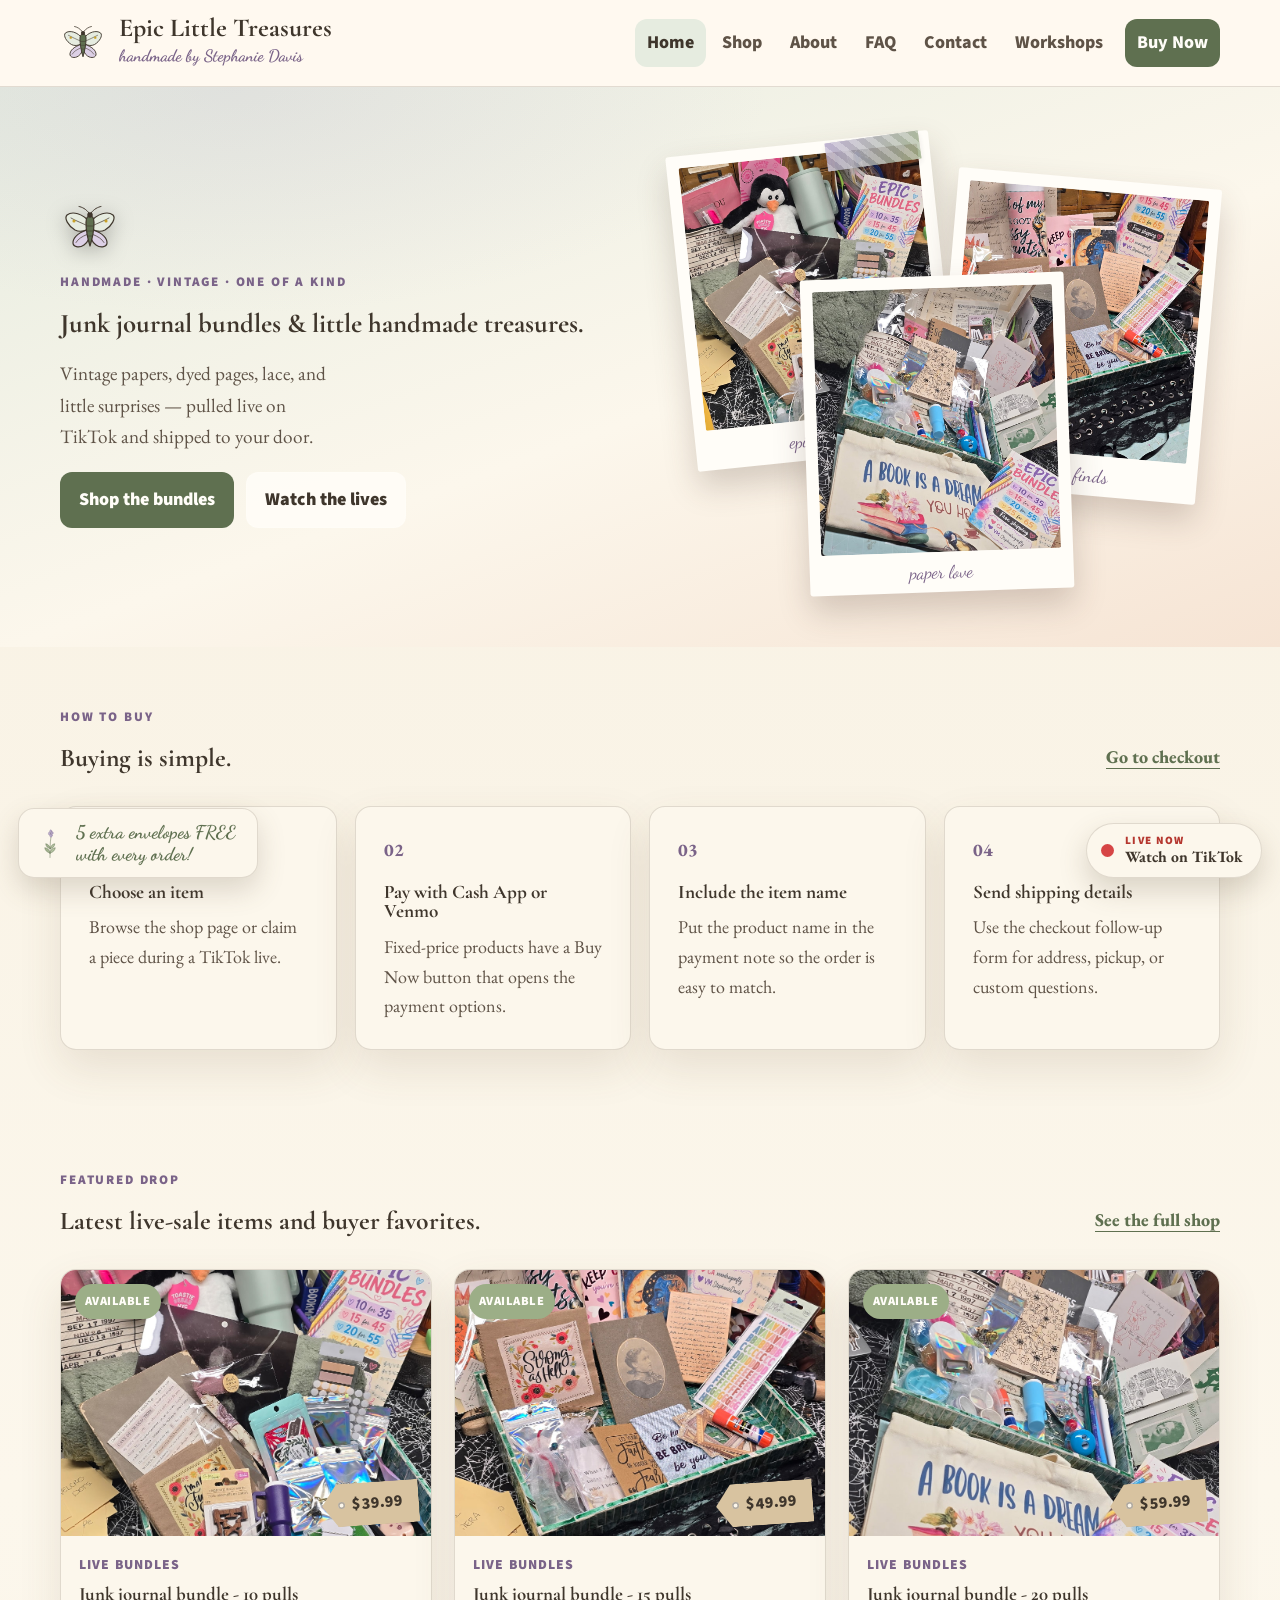
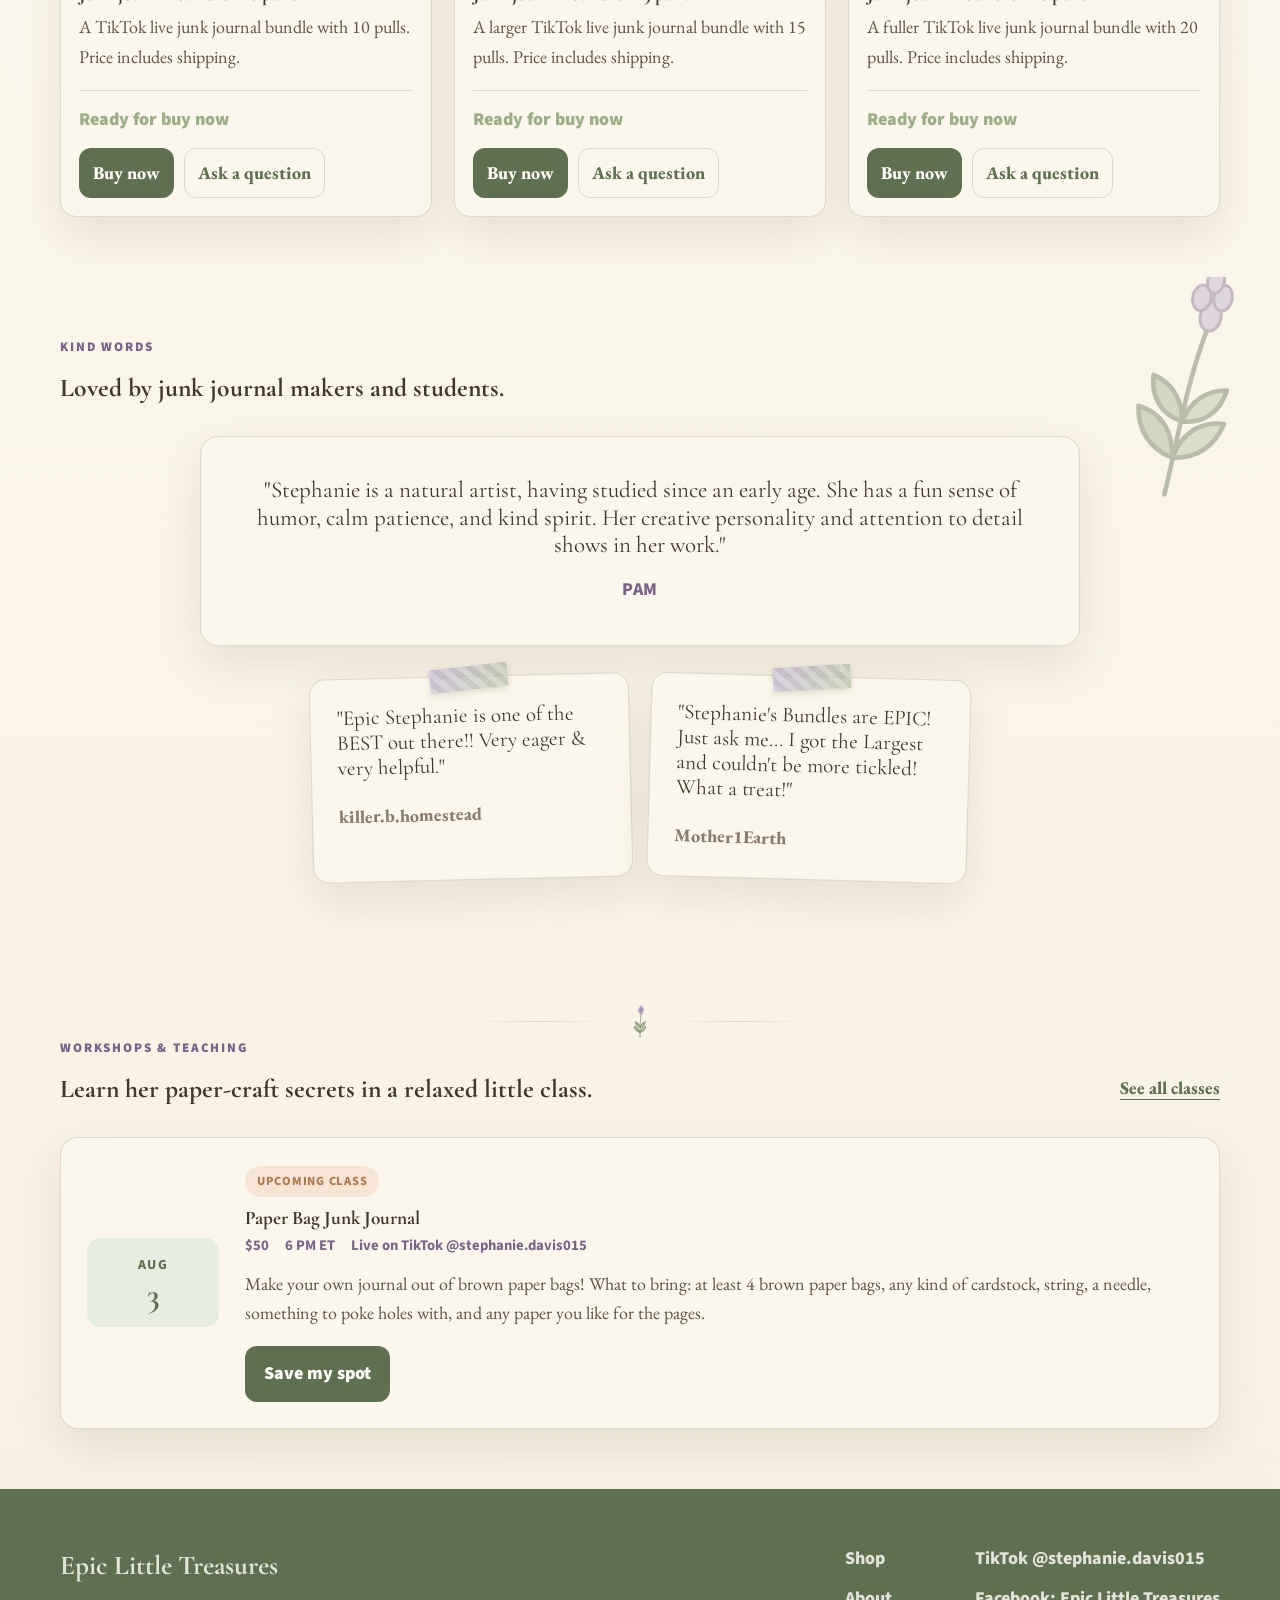
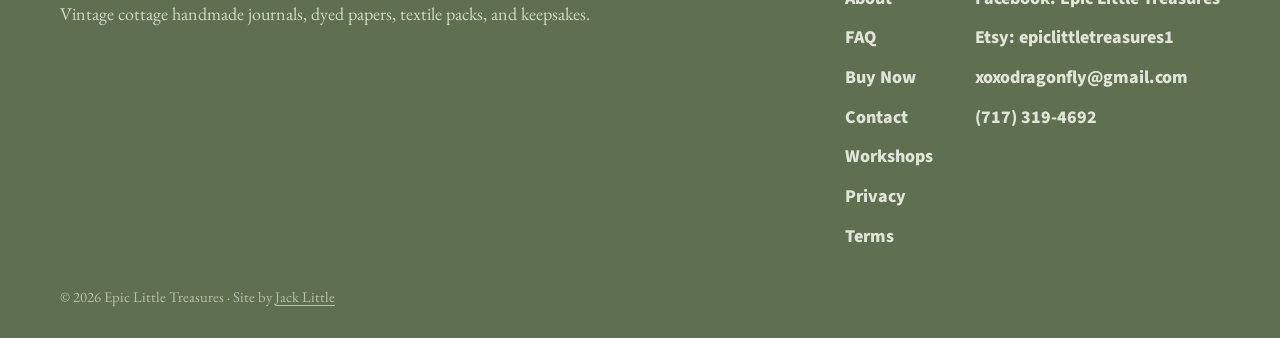
==== index.html @ 04e65e84 "Add required personalization gate on bundle checkout + harden rendering Bundles must now answer 4 qu" ====
<!DOCTYPE html>
<html lang="en">
  <head>
    <meta charset="UTF-8" />
    <meta name="viewport" content="width=device-width, initial-scale=1.0" />
    <meta
      name="description"
      content="Shop Epic Little Treasures handmade junk journal bundles, vintage papers, dyed paper, prints, and keepsakes with TikTok live sales, Cash App, Venmo, shipping, and custom orders."
    />
    <meta property="og:title" content="Epic Little Treasures | Handmade Junk Journal Bundles" />
    <meta
      property="og:description"
      content="Browse handmade junk journal bundles, vintage papers, prints, and keepsakes. Pay with Cash App or Venmo, then send shipping details."
    />
    <meta property="og:image" content="https://www.epiclittletreasures.com/assets/1000021887.jpeg" />
    <meta property="og:url" content="https://www.epiclittletreasures.com/" />
    <meta name="twitter:card" content="summary_large_image" />
    <meta property="og:type" content="website" />
    <meta property="og:site_name" content="Epic Little Treasures" />
    <meta name="twitter:title" content="Epic Little Treasures | Handmade Junk Journal Bundles" />
    <meta name="twitter:description" content="Handmade junk journal bundles, vintage papers, and keepsakes — pulled live on TikTok and shipped to your door." />
    <meta name="twitter:image" content="https://www.epiclittletreasures.com/assets/1000021887.jpeg" />
    <link rel="canonical" href="https://www.epiclittletreasures.com/" />
    <link rel="icon" href="assets/favicon.svg" type="image/svg+xml" />
    <title>Epic Little Treasures | Handmade Junk Journal Bundles</title>
    <link rel="preconnect" href="https://fonts.googleapis.com" />
    <link rel="preconnect" href="https://fonts.gstatic.com" crossorigin />
    <link
      href="https://fonts.googleapis.com/css2?family=Cormorant+Garamond:wght@500;600;700&family=EB+Garamond:ital,wght@0,400;0,500;0,600;1,400&family=Dancing+Script:wght@600;700&family=Source+Sans+3:wght@400;500;600;700;800&display=swap"
      rel="stylesheet"
    />
    <link rel="stylesheet" href="styles.css?v=28" />
    <script type="application/ld+json">
      {
        "@context": "https://schema.org",
        "@type": "Store",
        "name": "Epic Little Treasures",
        "url": "https://www.epiclittletreasures.com/",
        "description": "Handmade junk journal bundles, dyed paper, prints, textile packs, and keepsakes sold through TikTok live sales and direct checkout links.",
        "email": "xoxodragonfly@gmail.com",
        "telephone": "+1-717-319-4692",
        "sameAs": [
          "https://www.facebook.com/share/1bYBP86bQM/",
          "https://www.tiktok.com/@stephanie.davis015",
          "https://www.etsy.com/shop/epiclittletreasures1"
        ],
        "logo": "https://www.epiclittletreasures.com/assets/logo-moth.svg",
        "image": "https://www.epiclittletreasures.com/assets/1000021887.jpeg",
        "priceRange": "$$",
        "paymentAccepted": "Cash App, Venmo"
      }
    </script>
  </head>
  <body>
    <header class="site-header">
      <div class="header-inner page-shell">
        <a class="brand" href="index.html" aria-label="Epic Little Treasures home">
          <img class="brand-mark" src="assets/logo-moth.svg" alt="" aria-hidden="true" width="46" height="46" />
          <span class="brand-text">
            <span class="brand-name">Epic Little Treasures</span>
            <span class="brand-note">handmade by Stephanie Davis</span>
          </span>
        </a>
        <button class="nav-toggle" type="button" aria-label="Menu" aria-expanded="false" aria-controls="primary-nav">
          <span></span><span></span><span></span>
        </button>
        <nav class="site-nav" id="primary-nav" aria-label="Primary navigation">
          <a href="index.html" aria-current="page">Home</a>
          <a href="treasures.html">Shop</a>
          <a href="about.html">About</a>
          <a href="faq.html">FAQ</a>
          <a href="contact.html">Contact</a>
          <a href="workshops.html">Workshops</a>
          <a class="nav-button" href="checkout.html">Buy Now</a>
        </nav>
      </div>
    </header>

    <main>
      <section class="hero-collage" aria-labelledby="hero-title">
        <div class="page-shell hero-collage-inner">
          <div class="hero-copy">
            <img class="hero-mark" src="assets/logo-moth.svg" alt="" aria-hidden="true" width="60" height="60" />
            <p class="eyebrow">Handmade &middot; vintage &middot; one of a kind</p>
            <h1 id="hero-title">Junk journal bundles &amp; little handmade treasures.</h1>
            <p class="hero-lead">
              Vintage papers, dyed pages, lace, and little surprises &mdash; pulled live on
              TikTok and shipped to your door.
            </p>
            <div class="hero-actions" aria-label="Featured actions">
              <a class="button button-primary" href="treasures.html">Shop the bundles</a>
              <a class="button button-secondary" href="https://www.tiktok.com/@stephanie.davis015">Watch the lives</a>
            </div>
          </div>
          <div class="hero-stack" aria-hidden="true">
            <figure class="polaroid p1"><img src="assets/1000021886.jpeg" alt="" /><figcaption>epic bundles</figcaption></figure>
            <figure class="polaroid p2"><img src="assets/1000021887.jpeg" alt="" /><figcaption>vintage finds</figcaption></figure>
            <figure class="polaroid p3"><img src="assets/1000021890.jpeg" alt="" /><figcaption>paper love</figcaption></figure>
            <span class="tape tape-a"></span>
          </div>
        </div>
      </section>

      <section class="section how-buy-section" aria-labelledby="how-buy-title">
        <div class="section-heading page-shell">
          <div>
            <p class="eyebrow">How to buy</p>
            <h2 id="how-buy-title">Buying is simple.</h2>
          </div>
          <a class="text-link" href="checkout.html">Go to checkout</a>
        </div>
        <div class="buy-guide-grid page-shell">
          <article>
            <span>01</span>
            <h3>Choose an item</h3>
            <p>Browse the shop page or claim a piece during a TikTok live.</p>
          </article>
          <article>
            <span>02</span>
            <h3>Pay with Cash App or Venmo</h3>
            <p>Fixed-price products have a Buy Now button that opens the payment options.</p>
          </article>
          <article>
            <span>03</span>
            <h3>Include the item name</h3>
            <p>Put the product name in the payment note so the order is easy to match.</p>
          </article>
          <article>
            <span>04</span>
            <h3>Send shipping details</h3>
            <p>Use the checkout follow-up form for address, pickup, or custom questions.</p>
          </article>
        </div>
      </section>

      <section class="section" aria-labelledby="featured-title">
        <div class="section-heading page-shell">
          <div>
            <p class="eyebrow">Featured drop</p>
            <h2 id="featured-title">Latest live-sale items and buyer favorites.</h2>
          </div>
          <a class="text-link" href="treasures.html">See the full shop</a>
        </div>
        <div class="product-row page-shell" data-products="latest" data-limit="3"></div>
      </section>

      <section class="section review-section" aria-labelledby="reviews-title">
        <div class="section-heading page-shell">
          <div>
            <p class="eyebrow">Kind words</p>
            <h2 id="reviews-title">Loved by junk journal makers and students.</h2>
          </div>
        </div>
        <blockquote class="review-feature page-shell">
          <p>"Stephanie is a natural artist, having studied since an early age. She has a fun sense of humor, calm patience, and kind spirit. Her creative personality and attention to detail shows in her work."</p>
          <span>Pam</span>
        </blockquote>
        <div class="review-grid page-shell">
          <article>
            <p>"Epic Stephanie is one of the BEST out there!! Very eager &amp; very helpful."</p>
            <span>killer.b.homestead</span>
          </article>
          <article>
            <p>"Stephanie's Bundles are EPIC! Just ask me... I got the Largest and couldn't be more tickled! What a treat!"</p>
            <span>Mother1Earth</span>
          </article>
        </div>
      </section>

      <section class="section workshops-teaser" aria-labelledby="workshops-home-title">
        <div class="botanical-divider page-shell"><img src="assets/sprig.svg" alt="" width="34" height="34" /></div>
        <div class="section-heading page-shell">
          <div>
            <p class="eyebrow">Workshops &amp; teaching</p>
            <h2 id="workshops-home-title">Learn her paper-craft secrets in a relaxed little class.</h2>
          </div>
          <a class="text-link" href="workshops.html">See all classes</a>
        </div>
        <div class="workshop-list page-shell" data-workshops="upcoming" data-limit="1"></div>
      </section>

    </main>

    <footer class="site-footer">
      <div class="footer-grid page-shell">
        <div>
          <a class="footer-brand" href="index.html">Epic Little Treasures</a>
          <p>Vintage cottage handmade journals, dyed papers, textile packs, and keepsakes.</p>
        </div>
        <nav aria-label="Footer navigation">
          <a href="treasures.html">Shop</a>
          <a href="about.html">About</a>
          <a href="faq.html">FAQ</a>
          <a href="checkout.html">Buy Now</a>
          <a href="contact.html">Contact</a>
          <a href="workshops.html">Workshops</a>
          <a href="privacy.html">Privacy</a>
          <a href="terms.html">Terms</a>
        </nav>
        <div class="footer-contact">
          <a href="https://www.tiktok.com/@stephanie.davis015">TikTok @stephanie.davis015</a>
          <a href="https://www.facebook.com/share/1bYBP86bQM/">Facebook: Epic Little Treasures</a>
          <a href="https://www.etsy.com/shop/epiclittletreasures1">Etsy: epiclittletreasures1</a>
          <a href="mailto:xoxodragonfly@gmail.com">xoxodragonfly@gmail.com</a>
          <a href="tel:+17173194692">(717) 319-4692</a>
        </div>
      </div>
      <p class="copyright page-shell">&copy; 2026 Epic Little Treasures &middot; Site by <a href="https://www.aphelionsystems.dev" target="_blank" rel="noopener">Jack Little</a></p>
    </footer>
    <div class="mobile-cta-bar" aria-label="Quick actions">
      <a href="treasures.html">Shop</a>
      <a href="checkout.html">Buy Now</a>
      <a href="contact.html">Contact</a>
    </div>

    <aside class="promo-float" data-promo hidden aria-label="Shop deal"></aside>
    <aside class="live-float" data-live hidden aria-live="polite"></aside>
    <script src="script.js?v=28"></script>
  </body>
</html>
---- styles.css ----
:root {
  color-scheme: light;
  /* Ink + neutrals */
  --ink: #3f362c;
  --body: #5f5347;
  --muted: #8b7d6e;
  /* Paper / canvas */
  --ivory: #f7f0e1;
  --cream: #fcf7ec;
  --linen: #efe3cd;
  /* Botanical palette (sage / mustard / cream / peach + lavender) */
  --sage: #9cae87;
  --sage-deep: #5f7050;
  --sage-soft: #e6ece0;
  --mustard: #c9a227;
  --mustard-soft: #f0e3c2;
  --peach: #e8b894;
  --peach-soft: #f6e4d4;
  --lavender: #b5a8cb;
  --lavender-soft: #ece7f1;
  --plum: #7a6388; /* deep lavender for small accents + eyebrows */
  --clay: #b07a4f;
  --sold: #ad8d88; /* muted mauve for sold-out tags */
  /* Legacy aliases so existing rules pick up the new palette */
  --rose: var(--plum);
  --rose-soft: var(--peach-soft);
  --line: rgba(95, 80, 60, 0.18);
  --shadow: 0 18px 44px rgba(95, 70, 45, 0.12);
  /* Type */
  --font-display: "Cormorant Garamond", Georgia, serif;
  --font-body: "EB Garamond", Georgia, serif;
  --font-script: "Dancing Script", "Brush Script MT", cursive;
  --font-ui: "Source Sans 3", system-ui, -apple-system, "Segoe UI", sans-serif;
  --max: 1160px;
}

* {
  box-sizing: border-box;
}

html {
  scroll-behavior: smooth;
}

body {
  margin: 0;
  min-height: 100vh;
  background:
    linear-gradient(180deg, rgba(244, 234, 220, 0.78), rgba(255, 253, 248, 0.96) 36%, var(--ivory)),
    var(--ivory);
  color: var(--ink);
  font-family: "Source Sans 3", Arial, sans-serif;
  font-size: 18px;
  line-height: 1.65;
}

img {
  display: block;
  max-width: 100%;
}

a {
  color: inherit;
  text-decoration: none;
}

button,
input,
select,
textarea {
  font: inherit;
}

.page-shell {
  width: min(var(--max), calc(100% - 40px));
  margin-inline: auto;
}

.site-header {
  position: sticky;
  top: 0;
  z-index: 20;
  background: rgba(255, 250, 241, 0.93);
  border-bottom: 1px solid var(--line);
  backdrop-filter: blur(14px);
}

.header-inner {
  display: flex;
  align-items: center;
  justify-content: space-between;
  gap: 28px;
  min-height: 86px;
  padding-block: 14px;
}

.brand {
  display: grid;
  gap: 1px;
  min-width: 230px;
}

.brand-name,
.footer-brand {
  color: var(--ink);
  font-family: "Cormorant Garamond", Georgia, serif;
  font-weight: 700;
  letter-spacing: 0;
}

.brand-name {
  font-size: 1.95rem;
  line-height: 0.94;
}

.brand-note {
  color: var(--muted);
  font-size: 0.86rem;
  font-weight: 700;
  letter-spacing: 0.04em;
  text-transform: uppercase;
}

.site-nav {
  display: flex;
  align-items: center;
  justify-content: flex-end;
  gap: 4px;
  flex-wrap: wrap;
}

.site-nav a {
  min-height: 42px;
  display: inline-flex;
  align-items: center;
  justify-content: center;
  padding: 9px 12px;
  border-radius: 8px;
  color: var(--body);
  font-weight: 800;
}

.site-nav a:hover,
.site-nav a:focus-visible,
.site-nav a[aria-current="page"] {
  color: var(--ink);
  background: var(--sage-soft);
}

.site-nav .nav-button {
  margin-left: 6px;
  color: #fffdf8;
  background: var(--sage);
}

.site-nav .nav-button:hover,
.site-nav .nav-button:focus-visible,
.site-nav .nav-button[aria-current="page"] {
  color: #fffdf8;
  background: color-mix(in srgb, var(--sage) 86%, black);
}

.home-hero {
  position: relative;
  min-height: min(690px, calc(100vh - 86px));
  display: grid;
  align-items: end;
  overflow: hidden;
  color: #fffdf8;
}

.home-hero-image,
.home-hero-overlay {
  position: absolute;
  inset: 0;
}

.home-hero-image {
  width: 100%;
  height: 100%;
  object-fit: cover;
}

.home-hero-overlay {
  background:
    linear-gradient(90deg, rgba(47, 39, 35, 0.8), rgba(47, 39, 35, 0.54) 46%, rgba(47, 39, 35, 0.12)),
    linear-gradient(180deg, rgba(47, 39, 35, 0.05), rgba(47, 39, 35, 0.58));
}

.home-hero-content {
  position: relative;
  z-index: 1;
  padding-block: 92px 76px;
}

.eyebrow {
  margin: 0 0 14px;
  color: var(--rose);
  font-size: 0.82rem;
  font-weight: 900;
  letter-spacing: 0.14em;
  text-transform: uppercase;
}

.home-hero .eyebrow {
  color: #efd2ce;
}

h1,
h2,
h3,
p {
  margin-top: 0;
}

h1,
h2,
h3 {
  color: var(--ink);
  font-family: "Cormorant Garamond", Georgia, serif;
  font-weight: 700;
  line-height: 1.02;
  letter-spacing: 0;
}

h1 {
  max-width: 790px;
  margin-bottom: 22px;
  font-size: clamp(3.25rem, 8vw, 6.8rem);
}

.home-hero h1 {
  color: #fffdf8;
}

h2 {
  margin-bottom: 16px;
  font-size: clamp(2.35rem, 4.2vw, 3.95rem);
}

h3 {
  margin-bottom: 10px;
  font-size: 1.72rem;
}

p {
  color: var(--body);
}

.home-hero p:not(.eyebrow) {
  max-width: 650px;
  margin-bottom: 30px;
  color: #f8eee4;
  font-size: 1.2rem;
}

.hero-actions,
.cta-actions,
.manager-actions {
  display: flex;
  align-items: center;
  gap: 12px;
  flex-wrap: wrap;
}

.button {
  min-height: 50px;
  display: inline-flex;
  align-items: center;
  justify-content: center;
  padding: 12px 18px;
  border: 1px solid transparent;
  border-radius: 8px;
  font-weight: 900;
  transition: transform 160ms ease, background 160ms ease, border-color 160ms ease;
}

.button:hover,
.button:focus-visible {
  transform: translateY(-1px);
}

.button-primary {
  color: #fffdf8;
  background: var(--sage);
}

.button-primary:hover,
.button-primary:focus-visible {
  background: color-mix(in srgb, var(--sage) 84%, black);
}

.button-secondary {
  color: var(--ink);
  border-color: rgba(255, 253, 248, 0.55);
  background: rgba(255, 253, 248, 0.84);
}

.section {
  padding-block: 60px;
}

.intro-panel {
  display: grid;
  grid-template-columns: repeat(3, 1fr);
  gap: 0;
  margin-top: -38px;
  position: relative;
  z-index: 2;
  border: 1px solid var(--line);
  border-radius: 8px;
  background: var(--cream);
  box-shadow: var(--shadow);
}

.intro-panel article {
  padding: 28px;
  border-right: 1px solid var(--line);
}

.intro-panel article:last-child {
  border-right: 0;
}

.intro-panel span,
.live-card span,
.buy-guide-grid span,
.values-grid span {
  display: inline-flex;
  margin-bottom: 18px;
  color: var(--rose);
  font-weight: 900;
}

.intro-panel h2 {
  font-size: 1.8rem;
}

.intro-panel p,
.product-card p,
.faq-list p,
.buy-guide-grid p,
.values-grid p {
  margin-bottom: 0;
}

.welcome-section {
  background: transparent;
}

.welcome-grid,
.live-layout,
.custom-layout,
.maker-layout,
.contact-layout,
.cta-layout {
  display: grid;
  gap: 46px;
  align-items: center;
}

.welcome-grid,
.live-layout {
  grid-template-columns: minmax(0, 0.9fr) minmax(300px, 0.72fr);
}

.section-heading {
  display: flex;
  align-items: end;
  justify-content: space-between;
  gap: 24px;
  margin-bottom: 34px;
}

.section-heading h2 {
  max-width: 740px;
  margin-bottom: 0;
}

.text-link {
  color: var(--sage);
  font-weight: 900;
  text-decoration: underline;
  text-underline-offset: 5px;
}

.product-row,
.product-list {
  display: grid;
  gap: 22px;
}

.product-row {
  grid-template-columns: repeat(3, 1fr);
}

.product-list {
  grid-template-columns: repeat(2, 1fr);
}

.product-list .product-card:first-child {
  grid-column: 1 / -1;
  display: grid;
  grid-template-columns: minmax(280px, 0.46fr) minmax(0, 1fr);
}

.product-list .product-card:first-child .product-photo {
  min-height: 100%;
  aspect-ratio: auto;
}

.product-card,
.live-card,
.faq-list article,
.values-grid article,
.buy-guide-grid article,
.contact-panel,
.contact-form,
.manager-card,
.json-output {
  border: 1px solid var(--line);
  border-radius: 8px;
  background: var(--cream);
  box-shadow: var(--shadow);
}

.product-card {
  overflow: hidden;
}

.product-photo {
  position: relative;
  display: block;
  aspect-ratio: 1 / 0.82;
  background: var(--linen);
  overflow: hidden;
}

.product-photo img {
  width: 100%;
  height: 100%;
  object-fit: cover;
  transition: transform 500ms ease;
}

.product-card:hover .product-photo img {
  transform: scale(1.03);
}

.status-badge {
  position: absolute;
  left: 14px;
  top: 14px;
  padding: 7px 10px;
  border-radius: 999px;
  color: #fffdf8;
  background: var(--sage);
  font-size: 0.78rem;
  font-weight: 900;
  letter-spacing: 0.04em;
  text-transform: uppercase;
}

.status-sold-out {
  background: var(--rose);
}

.status-custom-order {
  background: var(--clay);
}

.product-body {
  padding: 24px;
}

.product-topline {
  display: flex;
  align-items: center;
  justify-content: space-between;
  gap: 14px;
  margin-bottom: 12px;
}

.product-topline span {
  color: var(--rose);
  font-size: 0.86rem;
  font-weight: 900;
  letter-spacing: 0.08em;
  text-transform: uppercase;
}

.product-topline strong {
  min-width: 72px;
  display: inline-flex;
  justify-content: center;
  padding: 6px 10px;
  border-radius: 999px;
  color: #fffdf8;
  background: var(--clay);
  font-size: 0.98rem;
}

.product-detail {
  margin-top: -8px;
  margin-bottom: 16px;
}

.product-gallery {
  display: flex;
  gap: 8px;
  margin-top: 14px;
}

.product-gallery img {
  width: 64px;
  aspect-ratio: 1;
  border: 1px solid var(--line);
  border-radius: 8px;
  object-fit: cover;
}

.product-meta-line {
  margin: 18px 0 14px;
  padding-top: 14px;
  border-top: 1px solid var(--line);
  color: var(--sage);
  font-weight: 900;
}

.buy-links {
  display: flex;
  gap: 10px;
  flex-wrap: wrap;
}

.buy-links a {
  min-height: 42px;
  display: inline-flex;
  align-items: center;
  justify-content: center;
  padding: 9px 13px;
  border: 1px solid var(--line);
  border-radius: 8px;
  color: var(--sage);
  font-weight: 900;
}

.buy-links .buy-now-link {
  color: #fffdf8;
  border-color: transparent;
  background: var(--rose);
}

.buy-links a:hover,
.buy-links a:focus-visible {
  border-color: var(--sage);
  background: var(--sage-soft);
}

.buy-links .buy-now-link:hover,
.buy-links .buy-now-link:focus-visible {
  filter: brightness(0.94);
}

.live-section {
  background: var(--sage-soft);
}

.live-card {
  padding: 32px;
}

.live-card h3 {
  font-size: 2.25rem;
}

.shop-path-grid {
  display: grid;
  grid-template-columns: repeat(4, 1fr);
  gap: 16px;
}

.shop-path-grid a {
  min-height: 178px;
  display: grid;
  align-content: end;
  gap: 10px;
  padding: 22px;
  border: 1px solid var(--line);
  border-radius: 8px;
  background:
    linear-gradient(180deg, rgba(255, 253, 248, 0.55), var(--cream)),
    var(--cream);
  box-shadow: var(--shadow);
  color: var(--body);
  font-weight: 700;
}

.shop-path-grid span {
  color: var(--ink);
  font-family: "Cormorant Garamond", Georgia, serif;
  font-size: 2rem;
  font-weight: 700;
  line-height: 1;
}

.page-hero {
  padding-block: 74px 24px;
}

.page-hero h1 {
  max-width: 900px;
}

.page-hero p:not(.eyebrow) {
  max-width: 760px;
  font-size: 1.15rem;
}

.how-buy-section,
.review-section {
  background: transparent;
}

.trust-grid,
.review-grid {
  display: grid;
  grid-template-columns: repeat(4, 1fr);
  gap: 18px;
}

.review-grid {
  grid-template-columns: repeat(3, 1fr);
}

.trust-grid article,
.review-grid article {
  padding: 26px;
  border: 1px solid var(--line);
  border-radius: 8px;
  background: var(--ivory);
  box-shadow: var(--shadow);
}

.review-grid p {
  color: var(--ink);
  font-family: "Cormorant Garamond", Georgia, serif;
  font-size: 1.55rem;
  line-height: 1.18;
}

.review-grid span {
  color: var(--muted);
  font-weight: 900;
}

.signup-section {
  background: var(--sage-soft);
}

.signup-panel {
  display: grid;
  grid-template-columns: minmax(0, 0.65fr) minmax(320px, 0.7fr);
  gap: 34px;
  align-items: center;
  padding: clamp(24px, 5vw, 42px);
  border: 1px solid var(--line);
  border-radius: 8px;
  background: var(--cream);
  box-shadow: var(--shadow);
}

.signup-form {
  display: grid;
  gap: 14px;
}

.signup-form label {
  display: grid;
  gap: 7px;
  color: var(--ink);
  font-weight: 900;
}

.signup-form input,
.signup-form select {
  min-height: 50px;
  border: 1px solid var(--line);
  border-radius: 8px;
  padding: 12px 13px;
  background: #fff;
  color: var(--ink);
}

.checkout-section {
  padding-top: 36px;
}

.checkout-card {
  display: grid;
  gap: 26px;
  padding: clamp(24px, 5vw, 42px);
  border: 1px solid var(--line);
  border-radius: 8px;
  background:
    linear-gradient(135deg, rgba(231, 237, 225, 0.72), transparent 58%),
    var(--cream);
  box-shadow: var(--shadow);
}

.checkout-card h2 {
  max-width: 760px;
}

.checkout-detail {
  grid-template-columns: minmax(0, 1fr);
}

.checkout-product {
  display: grid;
  grid-template-columns: minmax(220px, 0.38fr) minmax(0, 1fr);
  gap: 28px;
  align-items: center;
}

.checkout-product img {
  width: 100%;
  aspect-ratio: 1 / 0.78;
  object-fit: cover;
  border-radius: 8px;
}

.checkout-price {
  display: inline-flex;
  margin-top: 10px;
  padding: 8px 14px;
  border-radius: 999px;
  color: #fffdf8;
  background: var(--clay);
  font-size: 1.1rem;
}

.payment-panel {
  display: grid;
  gap: 14px;
  padding: 24px;
  border: 1px solid var(--line);
  border-radius: 8px;
  background: rgba(255, 253, 248, 0.72);
}

.payment-panel h3 {
  max-width: 760px;
  margin-bottom: 0;
  font-size: clamp(1.55rem, 3vw, 2.35rem);
}

.payment-actions {
  display: flex;
  gap: 12px;
  flex-wrap: wrap;
}

.checkout-note,
.checkout-disclaimer {
  margin-bottom: 0;
  color: var(--body);
  font-weight: 800;
}

/* Bundle personalization gate — buyers answer these before payment unlocks */
.bundle-questions {
  padding: 24px;
  border: 1px solid var(--sage);
  border-radius: 8px;
  background:
    linear-gradient(135deg, rgba(156, 174, 135, 0.16), transparent 62%),
    rgba(255, 253, 248, 0.85);
}

.bundle-questions .bq-head {
  display: grid;
  gap: 4px;
}

.bundle-questions .bq-head .form-title {
  font-size: clamp(1.4rem, 2.6vw, 1.9rem);
}

.bundle-lock-note {
  margin: 0;
  color: var(--body);
  font-weight: 600;
}

.bundle-questions label {
  align-content: start;
}

.bundle-q-error {
  margin: 0;
  color: #b5372f;
  font-weight: 800;
}

.bundle-questions.is-done {
  border-color: var(--line);
  opacity: 0.7;
}

.payment-locked[hidden] {
  display: none;
}

.checkout-steps {
  display: grid;
  gap: 12px;
  margin: 0;
  padding-left: 22px;
  color: var(--body);
}

.checkout-steps strong {
  color: var(--ink);
}

.checkout-followup {
  box-shadow: none;
}

.checkout-followup .button-secondary {
  border-color: var(--line);
}

.custom-layout {
  grid-template-columns: minmax(280px, 0.45fr) minmax(0, 0.7fr);
}

.custom-layout img {
  width: 100%;
  aspect-ratio: 1 / 0.9;
  object-fit: cover;
  border-radius: 8px;
  box-shadow: var(--shadow);
}

.price-list {
  display: grid;
  gap: 10px;
  margin: 22px 0;
}

.price-list div {
  display: flex;
  justify-content: space-between;
  gap: 18px;
  padding: 14px 0;
  border-bottom: 1px solid var(--line);
}

.price-list span {
  color: var(--ink);
  font-weight: 900;
}

.price-list strong {
  color: var(--clay);
}

.maker-layout {
  grid-template-columns: minmax(280px, 0.72fr) minmax(0, 0.88fr);
}

.photo-stack {
  position: relative;
  min-height: 470px;
}

.photo-stack img {
  position: absolute;
  border-radius: 8px;
  box-shadow: var(--shadow);
  object-fit: cover;
}

.photo-large {
  inset: 0 9% 13% 0;
  width: 82%;
  height: 78%;
}

.photo-small {
  right: 0;
  bottom: 0;
  width: 48%;
  aspect-ratio: 1 / 1;
  border: 8px solid var(--cream);
}

.values-grid,
.buy-guide-grid,
.faq-list {
  display: grid;
  gap: 18px;
}

.values-grid,
.buy-guide-grid {
  grid-template-columns: repeat(3, 1fr);
}

.faq-list {
  grid-template-columns: repeat(2, 1fr);
}

.values-grid article,
.buy-guide-grid article,
.faq-list article {
  padding: 28px;
}

.faq-list h2 {
  font-size: 2rem;
}

.contact-layout {
  grid-template-columns: minmax(280px, 0.42fr) minmax(0, 1fr);
  align-items: start;
}

.contact-panel {
  padding: 28px;
  background: var(--sage-soft);
}

.contact-links {
  display: grid;
  gap: 12px;
  margin-top: 24px;
}

.contact-links a {
  display: grid;
  gap: 3px;
  padding: 14px 0;
  border-top: 1px solid var(--line);
  color: var(--ink);
  font-weight: 900;
}

.contact-links span {
  color: var(--rose);
  font-size: 0.82rem;
  font-weight: 900;
  letter-spacing: 0.1em;
  text-transform: uppercase;
}

.mini-note {
  margin-top: 24px;
  padding: 16px;
  border-radius: 8px;
  color: var(--body);
  background: rgba(255, 253, 248, 0.72);
}

.mini-note strong {
  display: block;
  margin-bottom: 4px;
  color: var(--ink);
}

.contact-form {
  display: grid;
  grid-template-columns: repeat(2, 1fr);
  gap: 18px;
  padding: 28px;
}

.form-title,
.full-field {
  grid-column: 1 / -1;
}

.form-title {
  margin-bottom: 0;
}

.contact-form label,
.catalog-editor label,
.json-output label {
  display: grid;
  gap: 8px;
  color: var(--ink);
  font-weight: 900;
}

.contact-form input,
.contact-form select,
.contact-form textarea,
.catalog-editor input,
.catalog-editor textarea,
.json-output textarea {
  width: 100%;
  min-height: 52px;
  border: 1px solid var(--line);
  border-radius: 8px;
  background: #fff;
  color: var(--ink);
  padding: 13px 14px;
  outline: none;
}

.contact-form textarea,
.catalog-editor textarea,
.json-output textarea {
  resize: vertical;
}

.contact-form input:focus,
.contact-form select:focus,
.contact-form textarea:focus,
.catalog-editor input:focus,
.catalog-editor textarea:focus {
  border-color: var(--sage);
  box-shadow: 0 0 0 4px rgba(127, 144, 121, 0.16);
}

.form-status,
.manager-note {
  min-height: 1.4em;
  margin: 0;
  color: var(--body);
  font-weight: 800;
}

.manager-section {
  padding-top: 36px;
}

.manager-actions {
  margin-bottom: 20px;
}

.catalog-editor {
  display: grid;
  gap: 18px;
}

.manager-card {
  padding: 24px;
}

.manager-card-head {
  display: flex;
  align-items: center;
  justify-content: space-between;
  gap: 16px;
  margin-bottom: 18px;
}

.manager-card h2 {
  margin-bottom: 0;
  font-size: 2.2rem;
}

.manager-field-grid {
  display: grid;
  grid-template-columns: repeat(2, 1fr);
  gap: 16px;
  margin-top: 16px;
}

.manager-checks {
  display: flex;
  gap: 18px;
  flex-wrap: wrap;
  margin-top: 18px;
}

.manager-checks label {
  display: inline-flex;
  align-items: center;
  gap: 8px;
}

.text-button {
  border: 0;
  color: var(--rose);
  background: transparent;
  cursor: pointer;
  font-weight: 900;
  text-decoration: underline;
  text-underline-offset: 4px;
}

.json-output {
  display: grid;
  gap: 12px;
  margin-top: 24px;
  padding: 24px;
}

.empty-state {
  padding: 22px;
  border: 1px solid var(--line);
  border-radius: 8px;
  background: var(--cream);
}

.site-footer {
  padding-block: 54px 28px;
  border-top: 1px solid var(--line);
  background: #2f2723;
}

.footer-grid {
  display: grid;
  grid-template-columns: minmax(0, 1fr) auto minmax(230px, auto);
  gap: 42px;
  align-items: start;
}

.footer-brand {
  display: inline-flex;
  margin-bottom: 10px;
  color: var(--cream);
  font-size: 1.7rem;
}

.footer-grid p {
  color: rgba(255, 253, 248, 0.72);
}

.footer-grid nav,
.footer-contact {
  display: grid;
  gap: 10px;
}

.footer-grid a {
  color: rgba(255, 253, 248, 0.82);
  font-weight: 800;
}

.footer-grid a:hover,
.footer-grid a:focus-visible {
  color: #fff;
}

.copyright {
  margin-top: 34px;
  margin-bottom: 0;
  color: rgba(255, 253, 248, 0.56);
  font-size: 0.92rem;
}

.mobile-cta-bar {
  position: fixed;
  left: 12px;
  right: 12px;
  bottom: 12px;
  z-index: 30;
  display: none;
  grid-template-columns: repeat(3, 1fr);
  gap: 6px;
  padding: 8px;
  border: 1px solid var(--line);
  border-radius: 10px;
  background: rgba(255, 250, 241, 0.96);
  box-shadow: var(--shadow);
  backdrop-filter: blur(14px);
}

.mobile-cta-bar a {
  min-height: 42px;
  display: inline-flex;
  align-items: center;
  justify-content: center;
  border-radius: 8px;
  color: #fffdf8;
  background: var(--sage);
  font-weight: 900;
}

@media (max-width: 980px) {
  .header-inner {
    align-items: flex-start;
    flex-direction: column;
  }

  .site-nav {
    justify-content: flex-start;
  }

  .intro-panel,
  .product-row,
  .product-list,
  .product-list .product-card:first-child,
  .checkout-product,
  .shop-path-grid,
  .trust-grid,
  .values-grid,
  .buy-guide-grid,
  .faq-list {
    grid-template-columns: repeat(2, 1fr);
  }

  .welcome-grid,
  .live-layout,
  .signup-panel,
  .custom-layout,
  .maker-layout,
  .contact-layout,
  .cta-layout {
    grid-template-columns: 1fr;
  }
}

@media (max-width: 680px) {
  body {
    font-size: 17px;
  }

  .page-shell {
    width: min(100% - 28px, var(--max));
  }

  .header-inner {
    min-height: auto;
  }

  .brand-name {
    font-size: 1.75rem;
  }

  .site-nav {
    width: 100%;
    display: grid;
    grid-template-columns: repeat(2, 1fr);
    gap: 8px;
  }

  .site-nav a,
  .site-nav .nav-button {
    margin-left: 0;
  }

  .home-hero {
    min-height: 620px;
  }

  .home-hero-overlay {
    background:
      linear-gradient(180deg, rgba(47, 39, 35, 0.77), rgba(47, 39, 35, 0.62)),
      linear-gradient(90deg, rgba(47, 39, 35, 0.72), rgba(47, 39, 35, 0.32));
  }

  .home-hero-content {
    padding-block: 74px 52px;
  }

  h1 {
    font-size: 3rem;
  }

  h2,
  .page-hero h1 {
    font-size: 2.35rem;
  }

  .section {
    padding-block: 58px;
  }

  .intro-panel {
    margin-top: 0;
  }

  .intro-panel,
  .product-row,
  .product-list,
  .product-list .product-card:first-child,
  .checkout-product,
  .shop-path-grid,
  .trust-grid,
  .review-grid,
  .values-grid,
  .buy-guide-grid,
  .faq-list,
  .footer-grid,
  .contact-form,
  .manager-field-grid {
    grid-template-columns: 1fr;
  }

  body {
    padding-bottom: 78px;
  }

  .mobile-cta-bar {
    display: grid;
  }

  .intro-panel article,
  .intro-panel article:last-child {
    border-right: 0;
    border-bottom: 1px solid var(--line);
  }

  .intro-panel article:last-child {
    border-bottom: 0;
  }

  .section-heading {
    align-items: flex-start;
    flex-direction: column;
  }

  .photo-stack {
    min-height: 350px;
  }

  .photo-large {
    width: 88%;
    height: 70%;
  }

  .photo-small {
    width: 52%;
  }
}

/* =====================================================================
   Vintage cottage refresh (v7)
   Soft cream + sage, mustard / peach / lavender accents, pressed-botanical
   touches, and a flowing script for small flourishes.
   ===================================================================== */

body {
  font-family: var(--font-body);
  background:
    radial-gradient(1100px 460px at 50% -8%, rgba(156, 174, 135, 0.18), transparent 62%),
    linear-gradient(180deg, var(--ivory), var(--cream) 42%, var(--ivory));
  background-color: var(--ivory);
}

/* Clean sans for interface bits; serif stays for reading + display */
.site-nav,
.button,
.eyebrow,
.status-badge,
.product-topline span,
.product-meta-line,
.footer-grid nav,
.footer-contact,
.mobile-cta-bar,
.contact-form,
.signup-form,
.catalog-editor,
.json-output,
.manager-card-head,
.price-list span,
.bundle-tiers,
.workshop-meta {
  font-family: var(--font-ui);
}

/* Softer rounding throughout */
.button,
.site-nav a,
.buy-links a,
.contact-form input,
.contact-form select,
.contact-form textarea,
.catalog-editor input,
.catalog-editor textarea,
.json-output textarea {
  border-radius: 12px;
}

.product-card,
.live-card,
.faq-list article,
.values-grid article,
.buy-guide-grid article,
.contact-panel,
.contact-form,
.manager-card,
.json-output,
.intro-panel,
.shop-path-grid a,
.trust-grid article,
.review-grid article,
.signup-panel,
.checkout-card,
.empty-state {
  border-radius: 16px;
}

/* Brand lockup with the moth mark */
.brand {
  display: flex;
  align-items: center;
  gap: 13px;
  min-width: auto;
}

.brand-mark {
  width: 46px;
  height: 46px;
  flex: 0 0 auto;
}

.brand-text {
  display: grid;
  gap: 0;
}

.brand-name {
  font-size: 1.62rem;
  line-height: 1;
}

.brand-note {
  margin-top: 2px;
  color: var(--plum);
  font-family: var(--font-script);
  font-size: 1.04rem;
  font-weight: 700;
  letter-spacing: 0;
  text-transform: none;
}

/* Softer, warmer headings */
h1 {
  font-size: clamp(2.8rem, 6.4vw, 5rem);
}

h2 {
  font-size: clamp(2.05rem, 3.6vw, 3.3rem);
}

.home-hero h1 {
  font-size: clamp(2.7rem, 6vw, 4.7rem);
}

/* Hero: warm the overlay so it feels light and cottage, not moody */
.home-hero-overlay {
  background:
    linear-gradient(90deg, rgba(63, 54, 44, 0.66), rgba(63, 54, 44, 0.34) 52%, rgba(63, 54, 44, 0.06)),
    linear-gradient(180deg, rgba(63, 54, 44, 0.02), rgba(95, 112, 80, 0.34));
}

.home-hero .eyebrow {
  color: #f4e7d3;
}

.hero-mark {
  width: 64px;
  height: 64px;
  margin-bottom: 16px;
  filter: drop-shadow(0 4px 10px rgba(0, 0, 0, 0.25));
}

/* Buttons / links in the new palette */
.button-primary {
  background: var(--sage-deep);
}

.button-primary:hover,
.button-primary:focus-visible {
  background: color-mix(in srgb, var(--sage-deep) 88%, black);
}

.site-nav .nav-button {
  background: var(--sage-deep);
}

.text-link {
  color: var(--sage-deep);
}

.buy-links .buy-now-link {
  background: var(--sage-deep);
}

.buy-links a {
  color: var(--sage-deep);
}

/* Status tags: available = sage, sold-out = muted mauve, custom = mustard */
.status-sold-out {
  background: var(--sold);
}

.status-custom-order {
  background: var(--mustard);
  color: var(--ink);
}

.footer-grid .footer-brand {
  font-family: var(--font-display);
}

/* Deep-sage footer grounds the soft palette */
.site-footer {
  background: var(--sage-deep);
}

/* Pressed-botanical divider — drop <div class="botanical-divider"><img src="assets/sprig.svg" alt=""></div> between sections */
.botanical-divider {
  display: flex;
  align-items: center;
  justify-content: center;
  gap: 18px;
  margin: 4px auto 0;
}

.botanical-divider::before,
.botanical-divider::after {
  content: "";
  height: 1px;
  width: min(130px, 24vw);
  background: linear-gradient(90deg, transparent, var(--line), transparent);
}

.botanical-divider img {
  width: 34px;
  height: 34px;
  opacity: 0.9;
}

/* Faint sprig watermarks on a couple of sections */
.review-section,
.welcome-section {
  position: relative;
  overflow: hidden;
}

.review-section::before,
.welcome-section::after {
  content: "";
  position: absolute;
  width: 250px;
  height: 250px;
  background: url("assets/sprig.svg") no-repeat center / contain;
  opacity: 0.42;
  pointer-events: none;
}

.review-section::before {
  right: -34px;
  top: -26px;
  transform: rotate(12deg);
}

.welcome-section::after {
  left: -40px;
  bottom: -40px;
  transform: rotate(-18deg) scaleX(-1);
}

/* Epic Bundles pricing tiers (Shop) */
.bundles-section {
  background: transparent;
}

.bundle-tiers {
  display: grid;
  grid-template-columns: repeat(4, 1fr);
  gap: 16px;
}

.bundle-tiers .bundle-tier {
  display: grid;
  gap: 4px;
  justify-items: center;
  padding: 20px 16px;
  border: 1px solid var(--line);
  border-radius: 14px;
  background: var(--cream);
  box-shadow: 0 6px 18px rgba(95, 80, 60, 0.07);
  text-align: center;
  color: inherit;
  transition: transform 180ms ease, box-shadow 180ms ease, border-color 180ms ease;
}

.bundle-tiers .bundle-tier:hover,
.bundle-tiers .bundle-tier:focus-visible {
  transform: translateY(-3px);
  border-color: var(--sage-deep);
  box-shadow: 0 12px 26px rgba(0, 0, 0, 0.12);
}

.bundle-tiers .bundle-tier span:first-child {
  color: var(--ink);
  font-family: var(--font-display);
  font-size: 1.5rem;
  font-weight: 700;
}

.bundle-tiers .bundle-tier strong {
  color: var(--sage-deep);
  font-family: var(--font-display);
  font-size: 1.85rem;
  font-weight: 700;
  line-height: 1;
}

.bundle-tier-cta {
  margin-top: 4px;
  color: var(--muted);
  font-size: 0.72rem;
  font-weight: 700;
  letter-spacing: 0.06em;
  text-transform: uppercase;
}
.bundle-tiers .bundle-tier:hover .bundle-tier-cta,
.bundle-tiers .bundle-tier:focus-visible .bundle-tier-cta {
  color: var(--sage-deep);
}

.bundle-note {
  grid-column: 1 / -1;
  margin: 6px 0 0;
  padding-top: 18px;
  border-top: 1px solid var(--line);
  color: var(--ink);
  font-weight: 600;
  text-align: center;
}

.bundle-note strong {
  color: var(--sage-deep);
}

/* Featured testimonial */
.review-feature {
  position: relative;
  z-index: 1;
  max-width: 880px;
  margin: 0 auto 30px;
  padding: clamp(26px, 4vw, 40px);
  border: 1px solid var(--line);
  border-radius: 18px;
  background: var(--cream);
  box-shadow: var(--shadow);
  text-align: center;
}

.review-feature p {
  margin-bottom: 14px;
  color: var(--ink);
  font-family: var(--font-display);
  font-size: clamp(1.5rem, 2.6vw, 2.1rem);
  line-height: 1.2;
}

.review-feature span {
  color: var(--plum);
  font-family: var(--font-ui);
  font-weight: 800;
  letter-spacing: 0.04em;
  text-transform: uppercase;
}

.review-grid {
  position: relative;
  z-index: 1;
  display: flex;
  flex-wrap: wrap;
  justify-content: center;
}

.review-grid article {
  flex: 1 1 230px;
  max-width: 320px;
}

/* Workshops / teaching */
.workshop-list {
  display: grid;
  gap: 20px;
}

.workshop-card {
  display: grid;
  grid-template-columns: 132px minmax(0, 1fr);
  gap: 26px;
  align-items: center;
  padding: 26px;
  border: 1px solid var(--line);
  border-radius: 18px;
  background: var(--cream);
  box-shadow: var(--shadow);
}

.workshop-date {
  display: grid;
  justify-items: center;
  gap: 2px;
  padding: 16px 10px;
  border-radius: 14px;
  background: var(--sage-soft);
  color: var(--sage-deep);
  text-align: center;
}

.workshop-date .wd-month {
  font-family: var(--font-ui);
  font-weight: 800;
  letter-spacing: 0.12em;
  text-transform: uppercase;
  font-size: 0.86rem;
}

.workshop-date .wd-day {
  font-family: var(--font-display);
  font-size: 2.6rem;
  font-weight: 700;
  line-height: 1;
}

.workshop-body h3 {
  margin-bottom: 6px;
}

.workshop-meta {
  display: flex;
  flex-wrap: wrap;
  gap: 8px 16px;
  margin-bottom: 10px;
  color: var(--plum);
  font-weight: 700;
  font-size: 0.92rem;
}

.workshop-meta span {
  display: inline-flex;
  align-items: center;
  gap: 6px;
}

.workshop-tag {
  display: inline-flex;
  margin-bottom: 12px;
  padding: 5px 12px;
  border-radius: 999px;
  background: var(--peach-soft);
  color: var(--clay);
  font-family: var(--font-ui);
  font-size: 0.78rem;
  font-weight: 800;
  letter-spacing: 0.06em;
  text-transform: uppercase;
}

.workshop-card.is-past {
  opacity: 0.72;
}

.workshop-card.is-past .workshop-date {
  background: var(--linen);
  color: var(--muted);
}

/* Short About card */
.about-card {
  display: grid;
  justify-items: center;
  gap: 18px;
  max-width: 760px;
  margin: 0 auto;
  padding: clamp(28px, 5vw, 48px);
  border: 1px solid var(--line);
  border-radius: 20px;
  background: var(--cream);
  box-shadow: var(--shadow);
  text-align: center;
}

.about-card .about-mark {
  width: 84px;
  height: 84px;
}

.about-card .artist-name {
  font-family: var(--font-script);
  font-size: 1.7rem;
  color: var(--plum);
}

/* Legal pages spacing */
.compact-top {
  padding-top: 28px;
}

/* Manager portal extras */
.manager-intro {
  max-width: 760px;
}

.manager-tabs {
  display: flex;
  flex-wrap: wrap;
  gap: 8px;
  margin-bottom: 24px;
}

.manager-tab {
  border: 1px solid var(--line);
  border-radius: 999px;
  padding: 10px 18px;
  background: var(--cream);
  color: var(--body);
  font-family: var(--font-ui);
  font-weight: 800;
  cursor: pointer;
}

.manager-tab.is-active {
  background: var(--sage-deep);
  border-color: var(--sage-deep);
  color: var(--cream);
}

.manager-panel[hidden] {
  display: none;
}

.download-row {
  display: flex;
  flex-wrap: wrap;
  gap: 12px;
  align-items: center;
}

.field-inline {
  display: flex;
  flex-wrap: wrap;
  gap: 16px;
}

.field-inline label {
  flex: 1 1 180px;
}

.manager-help {
  padding: 16px 18px;
  border-left: 3px solid var(--sage);
  border-radius: 10px;
  background: var(--sage-soft);
  color: var(--ink);
}

.cta-band {
  padding-block: 52px;
  background: transparent;
}
.cta-band .cta-layout {
  padding: clamp(26px, 5vw, 44px);
  border-radius: 22px;
  background: linear-gradient(120deg, var(--sage-soft), var(--peach-soft));
}

@media (max-width: 860px) {
  .bundle-tiers {
    grid-template-columns: repeat(2, 1fr);
  }

  .workshop-card {
    grid-template-columns: 1fr;
    gap: 14px;
  }

  .workshop-date {
    justify-self: start;
    padding: 10px 18px;
  }
}

/* Scroll-in reveal — sections gently rise + fade as they enter the viewport */
.reveal {
  opacity: 0;
  transform: translateY(28px);
  transition: opacity 0.7s ease, transform 0.7s cubic-bezier(0.22, 1, 0.36, 1);
  will-change: opacity, transform;
}

.reveal.is-visible {
  opacity: 1;
  transform: none;
}

@media (prefers-reduced-motion: reduce) {
  .reveal {
    opacity: 1;
    transform: none;
    transition: none;
  }
}

/* ============================================================
   Photo-forward junk-journal rehaul (v8)
   Taped polaroids, kraft tags, stitch lines, collage hero.
   ============================================================ */

/* Washi-tape strip (decorative) */
.tape {
  position: absolute;
  width: 92px;
  height: 28px;
  background:
    repeating-linear-gradient(45deg, rgba(255, 255, 255, 0.25) 0 6px, rgba(255, 255, 255, 0) 6px 12px),
    linear-gradient(120deg, rgba(181, 168, 203, 0.72), rgba(156, 174, 135, 0.66));
  box-shadow: 0 3px 7px rgba(78, 55, 44, 0.14);
  opacity: 0.9;
  z-index: 3;
}
.tape::before,
.tape::after {
  content: "";
  position: absolute;
  inset: 0 -1px;
  background: inherit;
}
.tape-peach {
  background:
    repeating-linear-gradient(45deg, rgba(255, 255, 255, 0.28) 0 6px, rgba(255, 255, 255, 0) 6px 12px),
    linear-gradient(120deg, rgba(232, 184, 148, 0.8), rgba(201, 162, 39, 0.6));
}

/* Taped polaroid photo */
.polaroid {
  margin: 0;
  padding: 12px 12px 40px;
  background: #fffdf8;
  border-radius: 3px;
  box-shadow: 0 16px 32px rgba(78, 55, 44, 0.22);
  position: relative;
}
.polaroid img {
  display: block;
  width: 100%;
  aspect-ratio: 1 / 1.1;
  object-fit: cover;
  border-radius: 2px;
  background: var(--linen);
}
.polaroid figcaption {
  position: absolute;
  left: 0;
  right: 0;
  bottom: 10px;
  text-align: center;
  color: var(--plum);
  font-family: var(--font-script);
  font-size: 1.15rem;
  line-height: 1;
}

/* Kraft price tag */
.price-tag {
  display: inline-flex;
  align-items: center;
  padding: 8px 16px 8px 24px;
  background: #d8c3a0;
  color: var(--ink);
  font-family: var(--font-ui);
  font-weight: 800;
  font-size: 1.02rem;
  letter-spacing: 0.01em;
  clip-path: polygon(16% 0, 100% 0, 100% 100%, 16% 100%, 0 50%);
  box-shadow: 0 4px 9px rgba(78, 55, 44, 0.22);
}
.price-tag::before {
  content: "";
  width: 7px;
  height: 7px;
  margin-right: 7px;
  margin-left: -8px;
  border-radius: 50%;
  background: var(--cream);
  box-shadow: inset 0 0 0 1.6px rgba(63, 54, 44, 0.4);
}

/* Stitched (dashed) divider */
.stitch-divider {
  width: min(220px, 60%);
  margin: 0 auto;
  border: 0;
  border-top: 2px dashed var(--sage);
  opacity: 0.55;
}

/* ---- Collage hero ---- */
.hero-collage {
  padding-block: clamp(32px, 4.5vw, 56px) clamp(36px, 5vw, 64px);
  background:
    radial-gradient(900px 380px at 18% 0%, rgba(181, 168, 203, 0.18), transparent 60%),
    linear-gradient(160deg, var(--sage-soft), var(--cream) 55%, var(--peach-soft));
  overflow: hidden;
}
.hero-collage-inner {
  display: grid;
  grid-template-columns: minmax(0, 1fr) minmax(0, 1.05fr);
  gap: clamp(30px, 5vw, 64px);
  align-items: center;
}
.hero-copy .hero-mark {
  width: 60px;
  height: 60px;
  margin-bottom: 14px;
}
.hero-copy h1 {
  margin-bottom: 18px;
}
.hero-lead {
  max-width: 30ch;
  font-size: 1.2rem;
}
.hero-stack {
  position: relative;
  min-height: 440px;
}
.hero-stack .polaroid {
  position: absolute;
  width: 47%;
}
.hero-stack .p1 {
  top: 0;
  left: 4%;
  transform: rotate(-6deg);
  z-index: 1;
}
.hero-stack .p2 {
  top: 8%;
  right: 2%;
  transform: rotate(5deg);
  z-index: 2;
}
.hero-stack .p3 {
  bottom: -2%;
  left: 26%;
  transform: rotate(-2deg);
  z-index: 3;
}
.hero-stack .tape-a {
  top: -6px;
  left: 30%;
  transform: rotate(-8deg);
  z-index: 4;
}

/* ---- Lookbook gallery ---- */
.lookbook {
  background: var(--ivory);
}
.lookbook-grid {
  display: grid;
  grid-template-columns: repeat(3, 1fr);
  gap: clamp(20px, 4vw, 48px);
  padding-top: 12px;
}
.lookbook-grid .polaroid {
  justify-self: center;
  width: min(320px, 100%);
}
.lookbook-grid .polaroid:nth-child(odd) {
  transform: rotate(-3deg);
}
.lookbook-grid .polaroid:nth-child(even) {
  transform: rotate(2.5deg);
  margin-top: 20px;
}
.lookbook-grid .polaroid::before {
  content: "";
  position: absolute;
  top: -12px;
  left: 50%;
  width: 86px;
  height: 26px;
  transform: translateX(-50%) rotate(-4deg);
  background:
    repeating-linear-gradient(45deg, rgba(255, 255, 255, 0.28) 0 6px, rgba(255, 255, 255, 0) 6px 12px),
    linear-gradient(120deg, rgba(232, 184, 148, 0.8), rgba(156, 174, 135, 0.6));
  box-shadow: 0 3px 7px rgba(78, 55, 44, 0.14);
}

/* ---- Image-forward product cards + kraft tag ---- */
.product-photo {
  aspect-ratio: 1 / 0.95;
}
.product-card .price-tag {
  position: absolute;
  right: 12px;
  bottom: 12px;
  transform: rotate(-4deg);
  z-index: 2;
}
.product-topline {
  margin-bottom: 8px;
}

/* ---- Reviews as taped paper notes ---- */
.review-grid article {
  position: relative;
  background: var(--cream);
  transform: rotate(-1.4deg);
}
.review-grid article:nth-child(even) {
  transform: rotate(1.6deg);
}
.review-grid article::before {
  content: "";
  position: absolute;
  top: -11px;
  left: 50%;
  width: 78px;
  height: 24px;
  transform: translateX(-50%) rotate(-5deg);
  background:
    repeating-linear-gradient(45deg, rgba(255, 255, 255, 0.28) 0 6px, rgba(255, 255, 255, 0) 6px 12px),
    linear-gradient(120deg, rgba(181, 168, 203, 0.7), rgba(156, 174, 135, 0.55));
  box-shadow: 0 3px 7px rgba(78, 55, 44, 0.14);
}
.review-grid p {
  font-size: 1.32rem;
}

@media (max-width: 860px) {
  .hero-collage-inner {
    grid-template-columns: 1fr;
    gap: 36px;
  }
  .hero-stack {
    min-height: 360px;
    max-width: 460px;
    margin-inline: auto;
    width: 100%;
  }
  .lookbook-grid {
    grid-template-columns: 1fr;
    max-width: 360px;
    margin-inline: auto;
    gap: 30px;
  }
  .lookbook-grid .polaroid:nth-child(even) {
    margin-top: 0;
  }
}

/* ============================================================
   Calmer, smaller headings (v8) — toned down across every page
   ============================================================ */
h1 {
  font-size: clamp(1.4rem, 1.9vw, 1.8rem);
  line-height: 1.2;
}
h2 {
  font-size: clamp(1.4rem, 2vw, 1.8rem);
  line-height: 1.15;
}
h3 {
  font-size: clamp(1.1rem, 1.5vw, 1.28rem);
}
.home-hero h1,
.hero-collage h1 {
  font-size: clamp(1.5rem, 2.1vw, 1.9rem);
}
.page-hero h1 {
  font-size: clamp(1.35rem, 1.8vw, 1.6rem);
}
.section-heading h2 {
  font-size: clamp(1.4rem, 2vw, 1.8rem);
}
.intro-panel h2 {
  font-size: 1.35rem;
}
.faq-list h2 {
  font-size: 1.4rem;
}
.manager-card h2 {
  font-size: 1.5rem;
}
.live-card h3 {
  font-size: 1.5rem;
}
.shop-path-grid span {
  font-size: 1.45rem;
}
.review-feature p {
  font-size: clamp(1.2rem, 1.8vw, 1.5rem);
}
.workshop-date .wd-day {
  font-size: 2rem;
}
.bundle-tiers .bundle-tier span:first-child {
  font-size: 1.3rem;
}

/* Framed business card (About page) */
.brand-card {
  margin: 8px 0 4px;
  padding: 10px;
  max-width: 440px;
  background: #fffdf8;
  border-radius: 4px;
  box-shadow: var(--shadow);
  transform: rotate(-1.4deg);
}
.brand-card img {
  display: block;
  width: 100%;
  border-radius: 2px;
}

/* ============================================================
   Mobile hamburger nav (v12) — collapses the menu on phones
   ============================================================ */
.nav-toggle {
  display: none;
  flex-direction: column;
  gap: 4px;
  align-items: center;
  justify-content: center;
  width: 46px;
  height: 46px;
  padding: 0;
  border: 1px solid var(--line);
  border-radius: 12px;
  background: var(--cream);
  cursor: pointer;
  flex: 0 0 auto;
}
.nav-toggle span {
  display: block;
  width: 22px;
  height: 2px;
  border-radius: 2px;
  background: var(--ink);
  transition: transform 200ms ease, opacity 200ms ease;
}
.nav-toggle[aria-expanded="true"] span:nth-child(1) {
  transform: translateY(6px) rotate(45deg);
}
.nav-toggle[aria-expanded="true"] span:nth-child(2) {
  opacity: 0;
}
.nav-toggle[aria-expanded="true"] span:nth-child(3) {
  transform: translateY(-6px) rotate(-45deg);
}

@media (max-width: 768px) {
  .header-inner {
    flex-direction: row;
    flex-wrap: wrap;
    align-items: center;
    justify-content: space-between;
    min-height: auto;
    gap: 10px;
    padding-block: 12px;
  }
  .nav-toggle {
    display: inline-flex;
  }
  .brand-mark {
    width: 40px;
    height: 40px;
  }
  .brand-name {
    font-size: 1.3rem;
  }
  .brand-note {
    font-size: 0.92rem;
  }
  .site-nav {
    display: none;
    width: 100%;
    flex-direction: column;
    grid-template-columns: 1fr;
    gap: 4px;
    margin-top: 4px;
    padding-top: 10px;
    border-top: 1px solid var(--line);
  }
  .site-nav.is-open {
    display: flex;
  }
  .site-nav a,
  .site-nav .nav-button {
    width: 100%;
    justify-content: flex-start;
    margin-left: 0;
  }
}

/* ============================================================
   Responsive system v13 — one coherent mobile nav + balanced grids
   (authoritative; supersedes the older overlapping breakpoints)
   ============================================================ */

/* "How to buy" = 4 steps across one even row on desktop (no orphan card) */
.buy-guide-grid {
  grid-template-columns: repeat(4, 1fr);
}

/* Phones + tablets (<=980): one tidy header row, nav collapses to the hamburger */
@media (max-width: 980px) {
  .header-inner {
    flex-direction: row;
    flex-wrap: wrap;
    align-items: center;
    justify-content: space-between;
    gap: 10px;
    min-height: auto;
    padding-block: 12px;
  }
  .nav-toggle {
    display: inline-flex;
  }
  .brand-mark {
    width: 40px;
    height: 40px;
  }
  .brand-name {
    font-size: 1.3rem;
  }
  .brand-note {
    font-size: 0.92rem;
  }
  .site-nav {
    display: none;
    width: 100%;
    flex-direction: column;
    grid-template-columns: 1fr;
    gap: 4px;
    margin-top: 4px;
    padding-top: 10px;
    border-top: 1px solid var(--line);
  }
  .site-nav.is-open {
    display: flex;
  }
  .site-nav a,
  .site-nav .nav-button {
    width: 100%;
    justify-content: flex-start;
    margin-left: 0;
  }
  /* balanced grids: 4-up cards become 2x2, 3-up stays 3 across */
  .buy-guide-grid,
  .trust-grid,
  .shop-path-grid {
    grid-template-columns: repeat(2, 1fr);
  }
  .values-grid {
    grid-template-columns: repeat(3, 1fr);
  }
}

/* Phones (<=600): single column card grids, full-width tap targets */
@media (max-width: 600px) {
  .buy-guide-grid,
  .trust-grid,
  .shop-path-grid,
  .values-grid {
    grid-template-columns: 1fr;
  }
}

/* "What's inside" / "What to expect" — pill list, a different rhythm from card rows */
.bundle-includes-section {
  background: transparent;
}
.includes-layout {
  display: grid;
  grid-template-columns: minmax(0, 0.85fr) minmax(0, 1fr);
  gap: clamp(24px, 4vw, 48px);
  align-items: center;
}
.includes-layout p {
  margin-bottom: 0;
}
.includes-list {
  list-style: none;
  margin: 0;
  padding: 0;
  display: flex;
  flex-wrap: wrap;
  gap: 10px;
}
.includes-list li {
  display: inline-flex;
  align-items: center;
  gap: 8px;
  padding: 10px 16px;
  border: 1px solid var(--line);
  border-radius: 999px;
  background: var(--cream);
  box-shadow: var(--shadow);
  color: var(--ink);
  font-family: var(--font-ui);
  font-weight: 600;
}
.includes-list li::before {
  content: "";
  width: 15px;
  height: 15px;
  flex: 0 0 auto;
  background: url("assets/sprig.svg") center / contain no-repeat;
}

@media (max-width: 860px) {
  .includes-layout {
    grid-template-columns: 1fr;
    gap: 18px;
  }
}

/* Shop page — two-column hero with a real bundle photo (distinct from text-only heroes) */
.shop-hero-feature {
  display: grid;
  grid-template-columns: minmax(0, 1fr) minmax(0, 0.82fr);
  gap: clamp(28px, 4vw, 56px);
  align-items: center;
}
.shop-hero-feature h1 {
  margin-bottom: 14px;
}
.shop-hero-feature p:not(.eyebrow) {
  margin-bottom: 0;
}
.shop-hero-photo {
  position: relative;
  margin: 0;
}
.shop-hero-photo img {
  width: 100%;
  aspect-ratio: 4 / 3;
  object-fit: cover;
  border-radius: 18px;
  box-shadow: var(--shadow);
  transform: rotate(1.5deg);
}
.shop-hero-photo .tape {
  top: -10px;
  left: 26px;
  transform: rotate(-6deg);
}

@media (max-width: 860px) {
  .shop-hero-feature {
    grid-template-columns: 1fr;
    gap: 22px;
  }
  .shop-hero-photo img {
    transform: none;
  }
}

/* Shop catalog (v16): smaller, uniform product cards — a tidy 3-up gallery,
   no oversized full-width feature card, shorter images */
.product-list {
  grid-template-columns: repeat(3, 1fr);
  gap: 18px;
}
.product-list .product-card:first-child {
  grid-column: auto;
  display: block;
}
.product-list .product-card:first-child .product-photo {
  aspect-ratio: 1 / 0.72;
  min-height: 0;
}
.product-photo {
  aspect-ratio: 1 / 0.72;
}
.product-body {
  padding: 18px;
}
.product-body h3 {
  font-size: 1.18rem;
}

@media (max-width: 980px) {
  .product-list {
    grid-template-columns: repeat(2, 1fr);
  }
}
@media (max-width: 600px) {
  .product-list {
    grid-template-columns: 1fr;
  }
}

/* Even, roomier spacing in product descriptions (no cramped summary/detail) */
.product-card p {
  margin-bottom: 12px;
}
.product-card h3 {
  margin-bottom: 8px;
}
.product-detail {
  margin-top: 0;
  margin-bottom: 12px;
}

/* Builder credit link in the footer */
.copyright a {
  color: inherit;
  text-decoration: underline;
  text-underline-offset: 3px;
}

/* Homepage deal — small floating card, bottom-left (mirrors the Live card) */
.promo-float {
  position: fixed;
  left: 18px;
  bottom: 22px;
  z-index: 60;
  max-width: 240px;
}
.promo-float[hidden] {
  display: none;
}
.promo-float-card {
  display: flex;
  align-items: center;
  gap: 11px;
  padding: 12px 16px;
  background: var(--cream);
  border: 1px solid var(--line);
  border-radius: 16px;
  box-shadow: 0 12px 28px rgba(95, 80, 60, 0.2);
}
.promo-float-card .promo-tape {
  flex: 0 0 auto;
  width: 30px;
  height: 30px;
  background: url("assets/sprig.svg") center / contain no-repeat;
  opacity: 0.9;
}
.promo-float-card .promo-text {
  margin: 0;
  color: var(--sage-deep);
  font-family: var(--font-script);
  font-size: 1.15rem;
  font-weight: 700;
  line-height: 1.2;
}
@media (max-width: 640px) {
  .promo-float {
    left: 12px;
    bottom: 78px;
    max-width: 190px;
  }
}

/* "Live now" floating side card — link-out only; TikTok LIVE can't be embedded */
.live-float {
  position: fixed;
  right: 18px;
  bottom: 22px;
  z-index: 60;
  max-width: 250px;
}
.live-float[hidden] {
  display: none;
}
.live-float-card {
  display: flex;
  align-items: center;
  gap: 11px;
  padding: 11px 18px 11px 14px;
  background: var(--cream);
  border: 1px solid var(--line);
  border-radius: 999px;
  box-shadow: 0 12px 28px rgba(95, 80, 60, 0.22);
  text-decoration: none;
  color: var(--ink);
  transition: transform 180ms ease, box-shadow 180ms ease;
}
.live-float-card:hover,
.live-float-card:focus-visible {
  transform: translateY(-2px);
  box-shadow: 0 16px 34px rgba(95, 80, 60, 0.3);
}
.live-dot {
  flex: 0 0 auto;
  width: 13px;
  height: 13px;
  border-radius: 50%;
  background: #d64545;
  box-shadow: 0 0 0 0 rgba(214, 69, 69, 0.55);
  animation: live-pulse 1.6s ease-out infinite;
}
.live-float-text {
  display: flex;
  flex-direction: column;
  line-height: 1.15;
  min-width: 0;
}
.live-float-tag {
  color: #b5372f;
  font-family: var(--font-ui);
  font-size: 0.7rem;
  font-weight: 900;
  letter-spacing: 0.12em;
  text-transform: uppercase;
}
.live-float-sub {
  color: var(--ink);
  font-weight: 700;
  font-size: 0.98rem;
  white-space: nowrap;
}
@keyframes live-pulse {
  0% {
    box-shadow: 0 0 0 0 rgba(214, 69, 69, 0.5);
  }
  70% {
    box-shadow: 0 0 0 10px rgba(214, 69, 69, 0);
  }
  100% {
    box-shadow: 0 0 0 0 rgba(214, 69, 69, 0);
  }
}
@media (prefers-reduced-motion: reduce) {
  .live-dot {
    animation: none;
  }
}
@media (max-width: 640px) {
  .live-float {
    right: 12px;
    bottom: 78px; /* clear the mobile quick-action bar */
    max-width: 210px;
  }
  /* On phones there isn't room for both cards side by side — during a live,
     the "watch" card wins and the deal card steps aside to avoid overlap. */
  body:has(.live-float:not([hidden])) .promo-float {
    display: none;
  }
}

.checkout-back {
  display: inline-block;
  margin-bottom: 16px;
  font-weight: 600;
}
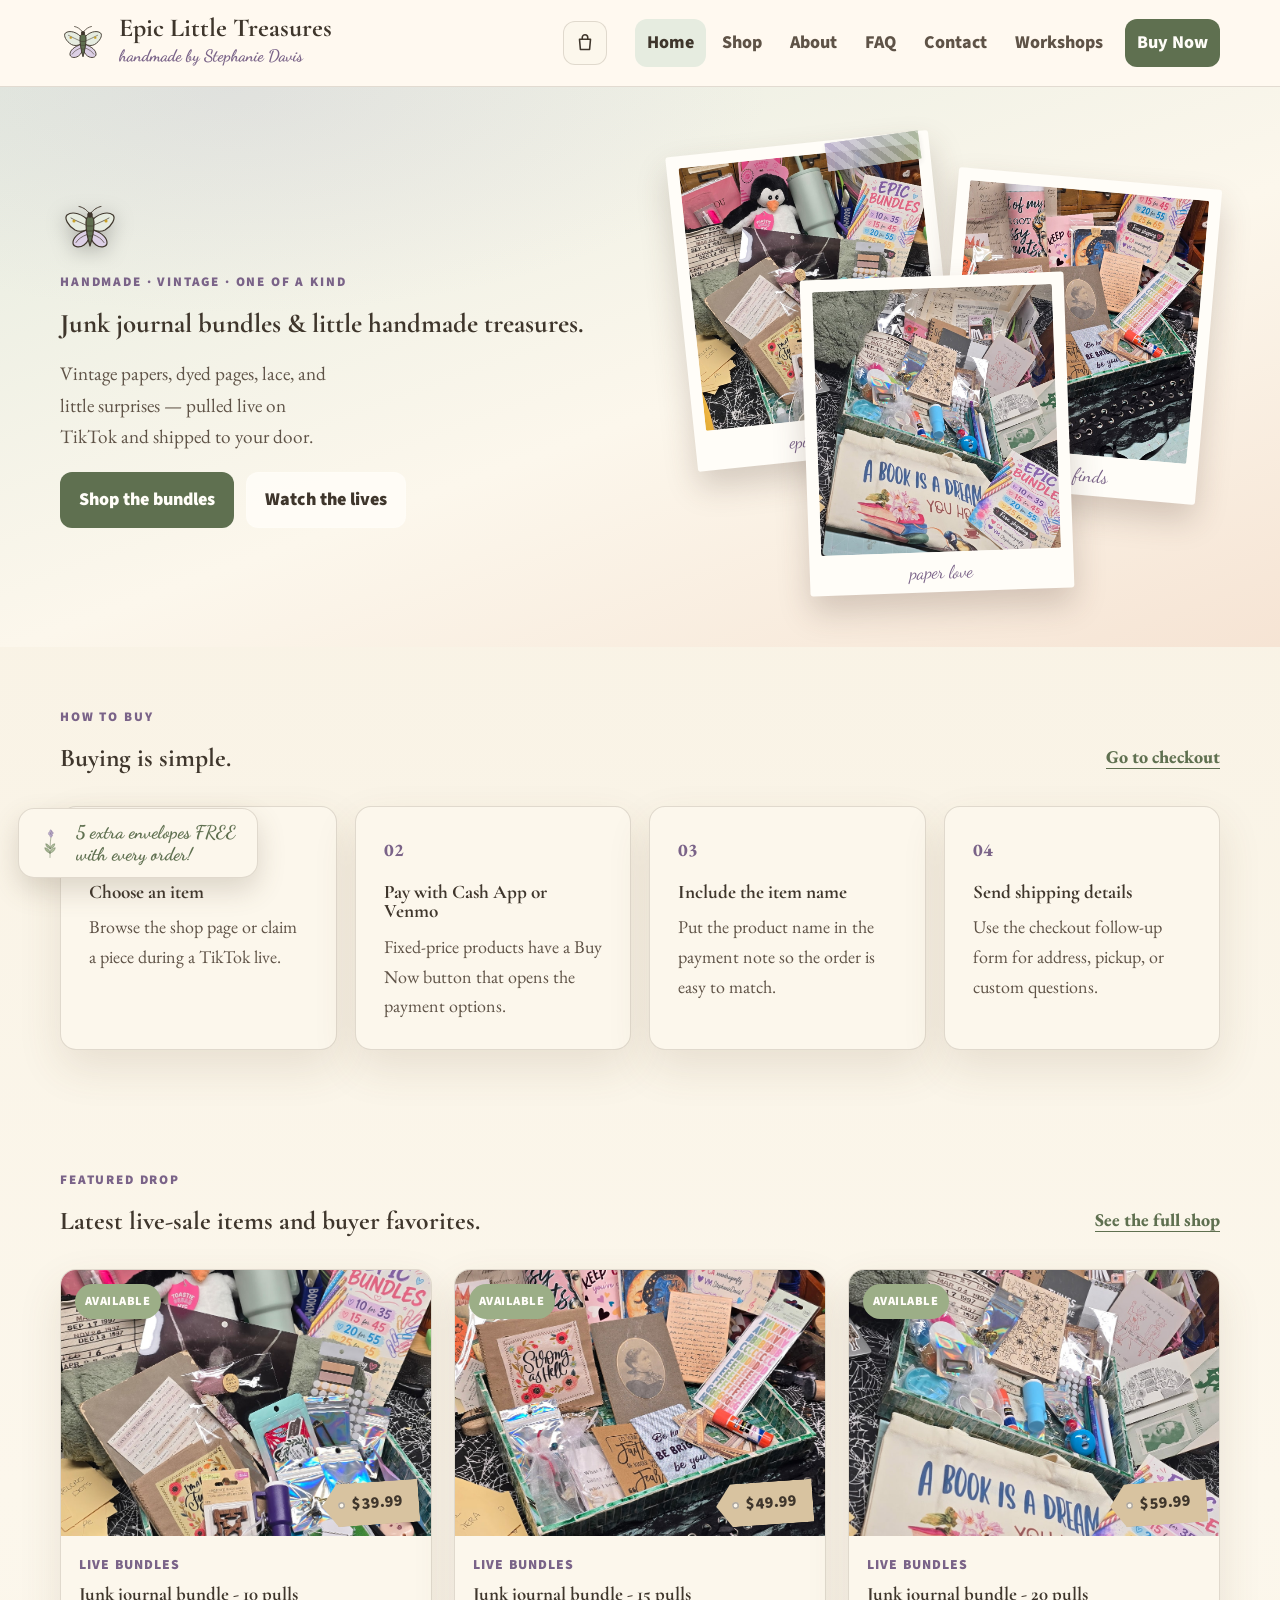
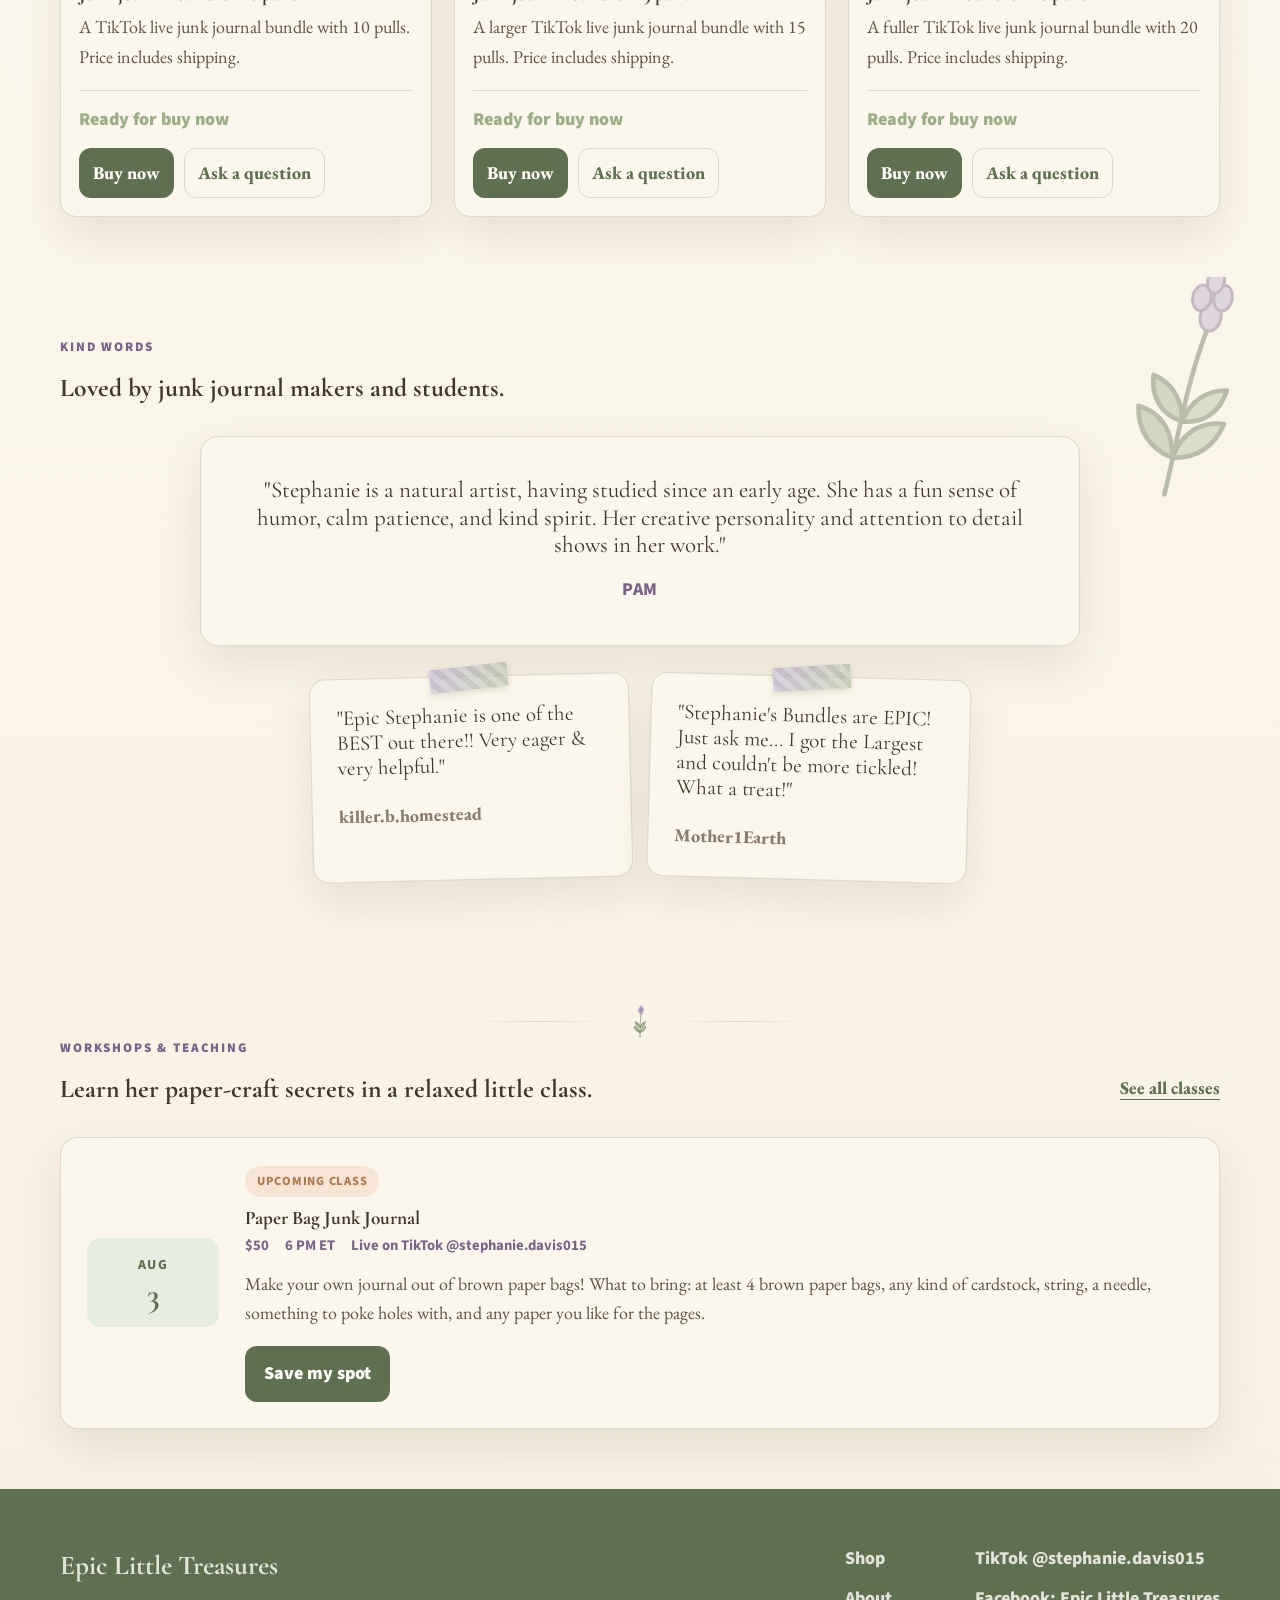
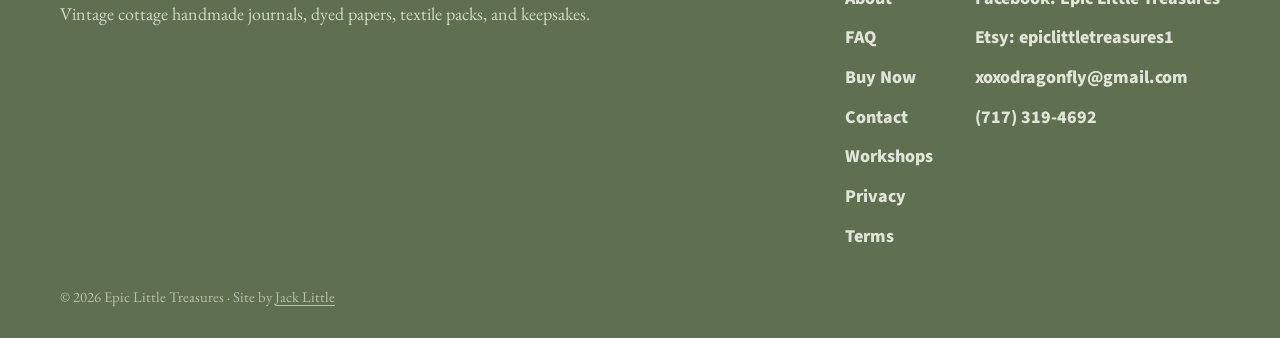
==== commit f0454a91: "Add multi-bundle cart + Stripe Checkout worker (not yet on main) Front-end (browser cart, no account" ====
--- a/index.html
+++ b/index.html
@@ -29,7 +29,7 @@
       href="https://fonts.googleapis.com/css2?family=Cormorant+Garamond:wght@500;600;700&family=EB+Garamond:ital,wght@0,400;0,500;0,600;1,400&family=Dancing+Script:wght@600;700&family=Source+Sans+3:wght@400;500;600;700;800&display=swap"
       rel="stylesheet"
     />
-    <link rel="stylesheet" href="styles.css?v=28" />
+    <link rel="stylesheet" href="styles.css?v=29" />
     <script type="application/ld+json">
       {
         "@context": "https://schema.org",
@@ -215,6 +215,6 @@
 
     <aside class="promo-float" data-promo hidden aria-label="Shop deal"></aside>
     <aside class="live-float" data-live hidden aria-live="polite"></aside>
-    <script src="script.js?v=28"></script>
+    <script src="script.js?v=29"></script>
   </body>
 </html>
--- a/styles.css
+++ b/styles.css
@@ -1621,6 +1621,258 @@
   color: var(--sage-deep);
 }
 
+/* Add-to-cart tile variant — the tile itself is not a link, the button is */
+.bundle-tiers .bundle-tier-buy {
+  cursor: default;
+}
+.bundle-tiers .bundle-tier-buy:hover {
+  transform: none;
+  border-color: var(--line);
+  box-shadow: 0 6px 18px rgba(95, 80, 60, 0.07);
+}
+.bundle-tier-add {
+  margin-top: 10px;
+  padding: 9px 18px;
+  border: 0;
+  border-radius: 999px;
+  background: var(--sage-deep);
+  color: #fffdf8;
+  font-family: var(--font-ui);
+  font-size: 0.82rem;
+  font-weight: 700;
+  letter-spacing: 0.02em;
+  cursor: pointer;
+  transition: background 160ms ease, transform 160ms ease;
+}
+.bundle-tier-add:hover,
+.bundle-tier-add:focus-visible {
+  background: var(--ink);
+  transform: translateY(-1px);
+}
+
+/* Header cart button + count badge */
+.cart-button {
+  position: relative;
+  display: inline-flex;
+  align-items: center;
+  justify-content: center;
+  flex: 0 0 auto;
+  width: 44px;
+  height: 44px;
+  margin-left: auto;
+  border: 1px solid var(--line);
+  border-radius: 12px;
+  background: var(--cream);
+  color: var(--ink);
+  cursor: pointer;
+  transition: border-color 160ms ease, background 160ms ease;
+}
+.cart-button:hover,
+.cart-button:focus-visible {
+  border-color: var(--sage-deep);
+  background: #fff;
+}
+.cart-badge {
+  position: absolute;
+  top: -6px;
+  right: -6px;
+  min-width: 20px;
+  height: 20px;
+  padding: 0 5px;
+  border-radius: 999px;
+  background: var(--sage-deep);
+  color: #fffdf8;
+  font-family: var(--font-ui);
+  font-size: 0.72rem;
+  font-weight: 800;
+  line-height: 20px;
+  text-align: center;
+}
+.cart-badge[hidden] {
+  display: none;
+}
+
+/* Slide-out cart drawer */
+.cart-overlay {
+  position: fixed;
+  inset: 0;
+  z-index: 90;
+  background: rgba(47, 39, 35, 0.42);
+}
+.cart-overlay[hidden] {
+  display: none;
+}
+.cart-drawer {
+  position: fixed;
+  top: 0;
+  right: 0;
+  z-index: 91;
+  display: flex;
+  flex-direction: column;
+  width: min(400px, 92vw);
+  height: 100%;
+  background: var(--cream);
+  box-shadow: -18px 0 50px rgba(47, 39, 35, 0.22);
+}
+.cart-drawer[hidden] {
+  display: none;
+}
+.cart-drawer-head {
+  display: flex;
+  align-items: center;
+  justify-content: space-between;
+  padding: 20px 22px;
+  border-bottom: 1px solid var(--line);
+}
+.cart-drawer-head h2 {
+  margin: 0;
+  font-size: 1.6rem;
+}
+.cart-close {
+  border: 0;
+  background: none;
+  color: var(--ink);
+  font-size: 2rem;
+  line-height: 1;
+  cursor: pointer;
+}
+.cart-drawer-body {
+  flex: 1 1 auto;
+  overflow-y: auto;
+  padding: 16px 22px;
+}
+.cart-empty {
+  margin: 24px 0;
+  color: var(--muted);
+  text-align: center;
+}
+.cart-row {
+  display: grid;
+  grid-template-columns: 62px 1fr auto;
+  gap: 12px;
+  padding: 14px 0;
+  border-bottom: 1px solid var(--line);
+}
+.cart-row-img {
+  width: 62px;
+  height: 62px;
+  object-fit: cover;
+  border-radius: 10px;
+}
+.cart-row-name {
+  margin: 0 0 2px;
+  font-weight: 700;
+  color: var(--ink);
+}
+.cart-row-price {
+  margin: 0 0 8px;
+  font-size: 0.85rem;
+  color: var(--muted);
+}
+.cart-qty {
+  display: inline-flex;
+  align-items: center;
+  gap: 10px;
+}
+.cart-qty-btn {
+  width: 28px;
+  height: 28px;
+  border: 1px solid var(--line);
+  border-radius: 8px;
+  background: #fff;
+  color: var(--ink);
+  font-size: 1rem;
+  cursor: pointer;
+}
+.cart-qty-num {
+  min-width: 18px;
+  text-align: center;
+  font-weight: 700;
+}
+.cart-row-end {
+  display: flex;
+  flex-direction: column;
+  align-items: flex-end;
+  justify-content: space-between;
+}
+.cart-row-total {
+  font-weight: 800;
+  color: var(--ink);
+}
+.cart-row-remove {
+  border: 0;
+  background: none;
+  color: var(--muted);
+  font-size: 0.78rem;
+  text-decoration: underline;
+  cursor: pointer;
+}
+.cart-drawer-foot {
+  display: grid;
+  gap: 12px;
+  padding: 18px 22px;
+  border-top: 1px solid var(--line);
+}
+.cart-subtotal {
+  display: flex;
+  justify-content: space-between;
+  align-items: baseline;
+  font-family: var(--font-display);
+}
+.cart-subtotal strong {
+  font-size: 1.5rem;
+  color: var(--sage-deep);
+}
+.cart-foot-note {
+  margin: 0;
+  font-size: 0.82rem;
+  color: var(--muted);
+}
+.cart-keep {
+  justify-self: center;
+  border: 0;
+  background: none;
+  cursor: pointer;
+}
+body.cart-open {
+  overflow: hidden;
+}
+
+/* Cart review page (cart.html) */
+.cart-review {
+  padding: 22px 24px;
+  border: 1px solid var(--line);
+  border-radius: 8px;
+  background: rgba(255, 253, 248, 0.72);
+}
+.cart-review h2 {
+  margin: 0 0 14px;
+}
+.cart-review-row {
+  display: flex;
+  justify-content: space-between;
+  gap: 16px;
+  padding: 10px 0;
+  border-bottom: 1px solid var(--line);
+  color: var(--body);
+}
+.cart-review-total {
+  border-bottom: 0;
+  padding-top: 14px;
+  font-family: var(--font-display);
+  font-size: 1.2rem;
+  color: var(--ink);
+}
+.cart-review-total strong {
+  color: var(--sage-deep);
+  font-size: 1.5rem;
+}
+.cart-pay-status {
+  margin: 0;
+  color: var(--body);
+  font-weight: 700;
+}
+
 .bundle-note {
   grid-column: 1 / -1;
   margin: 6px 0 0;
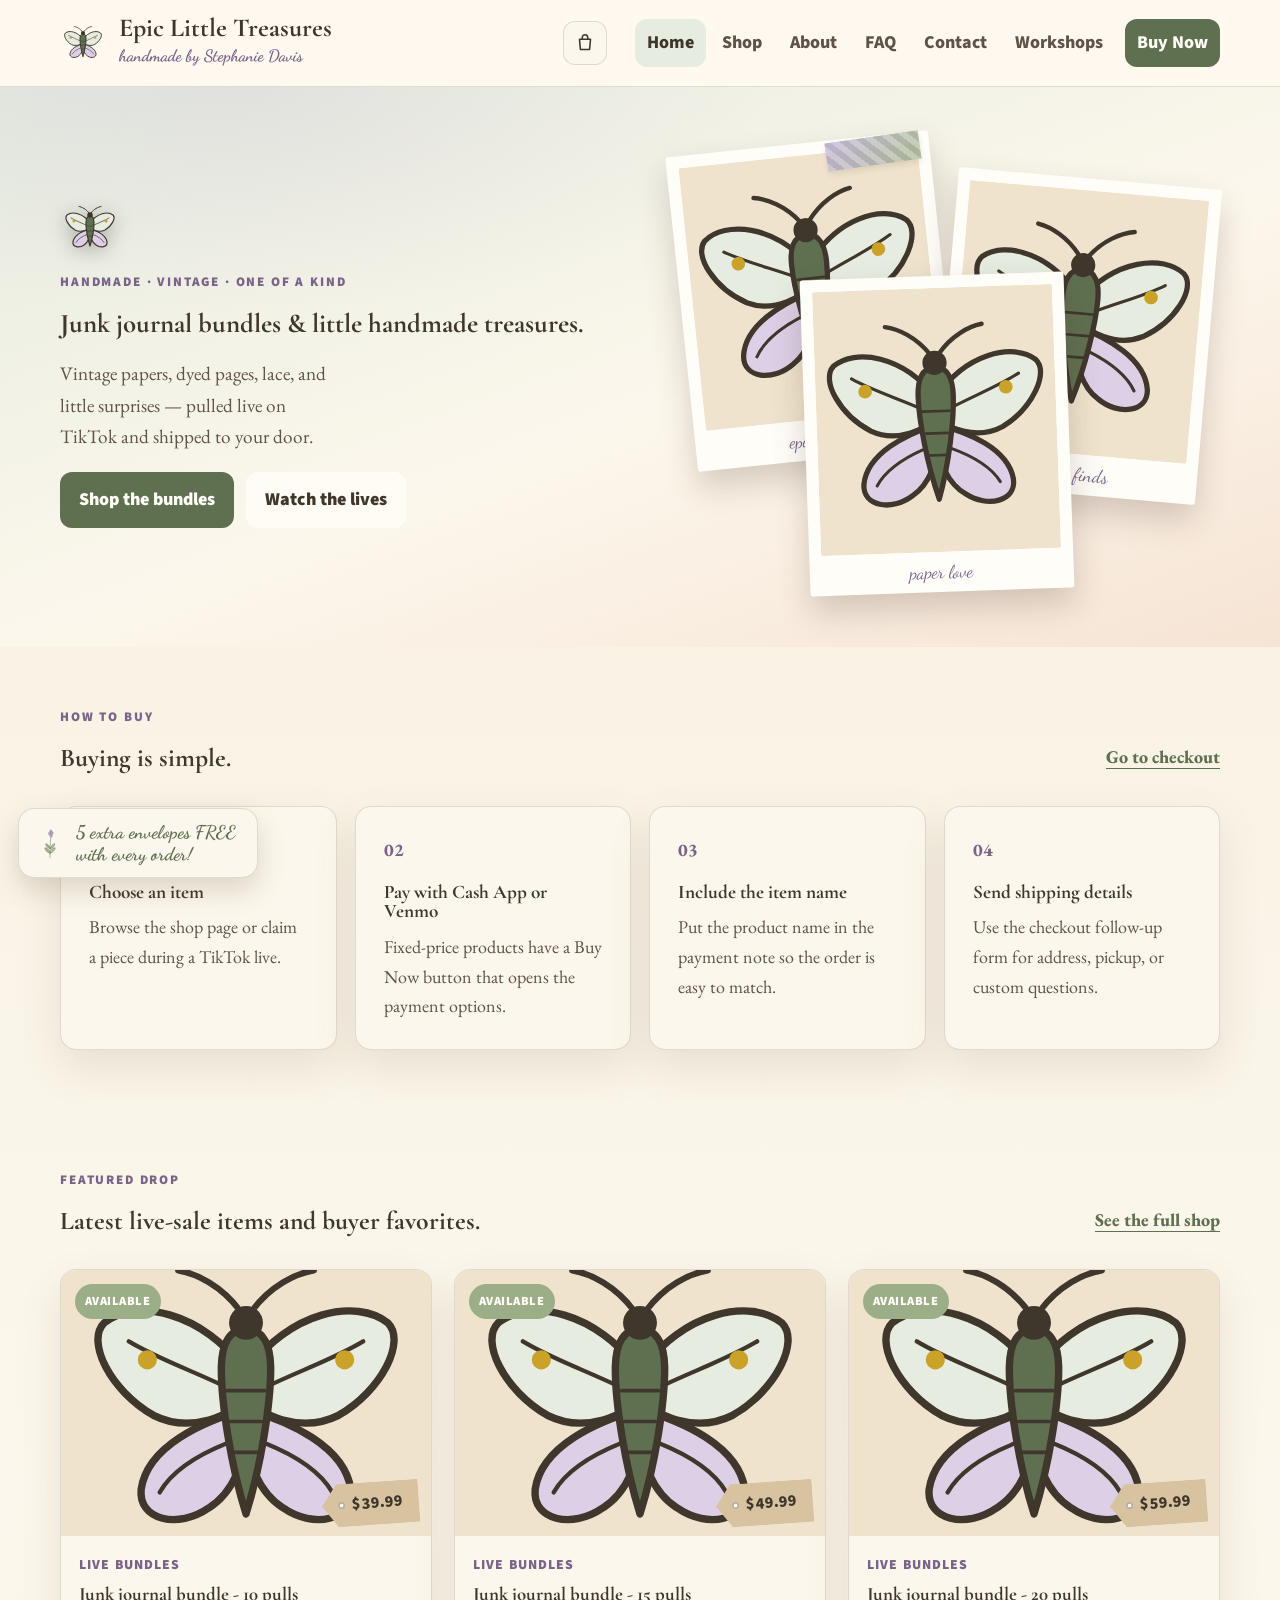
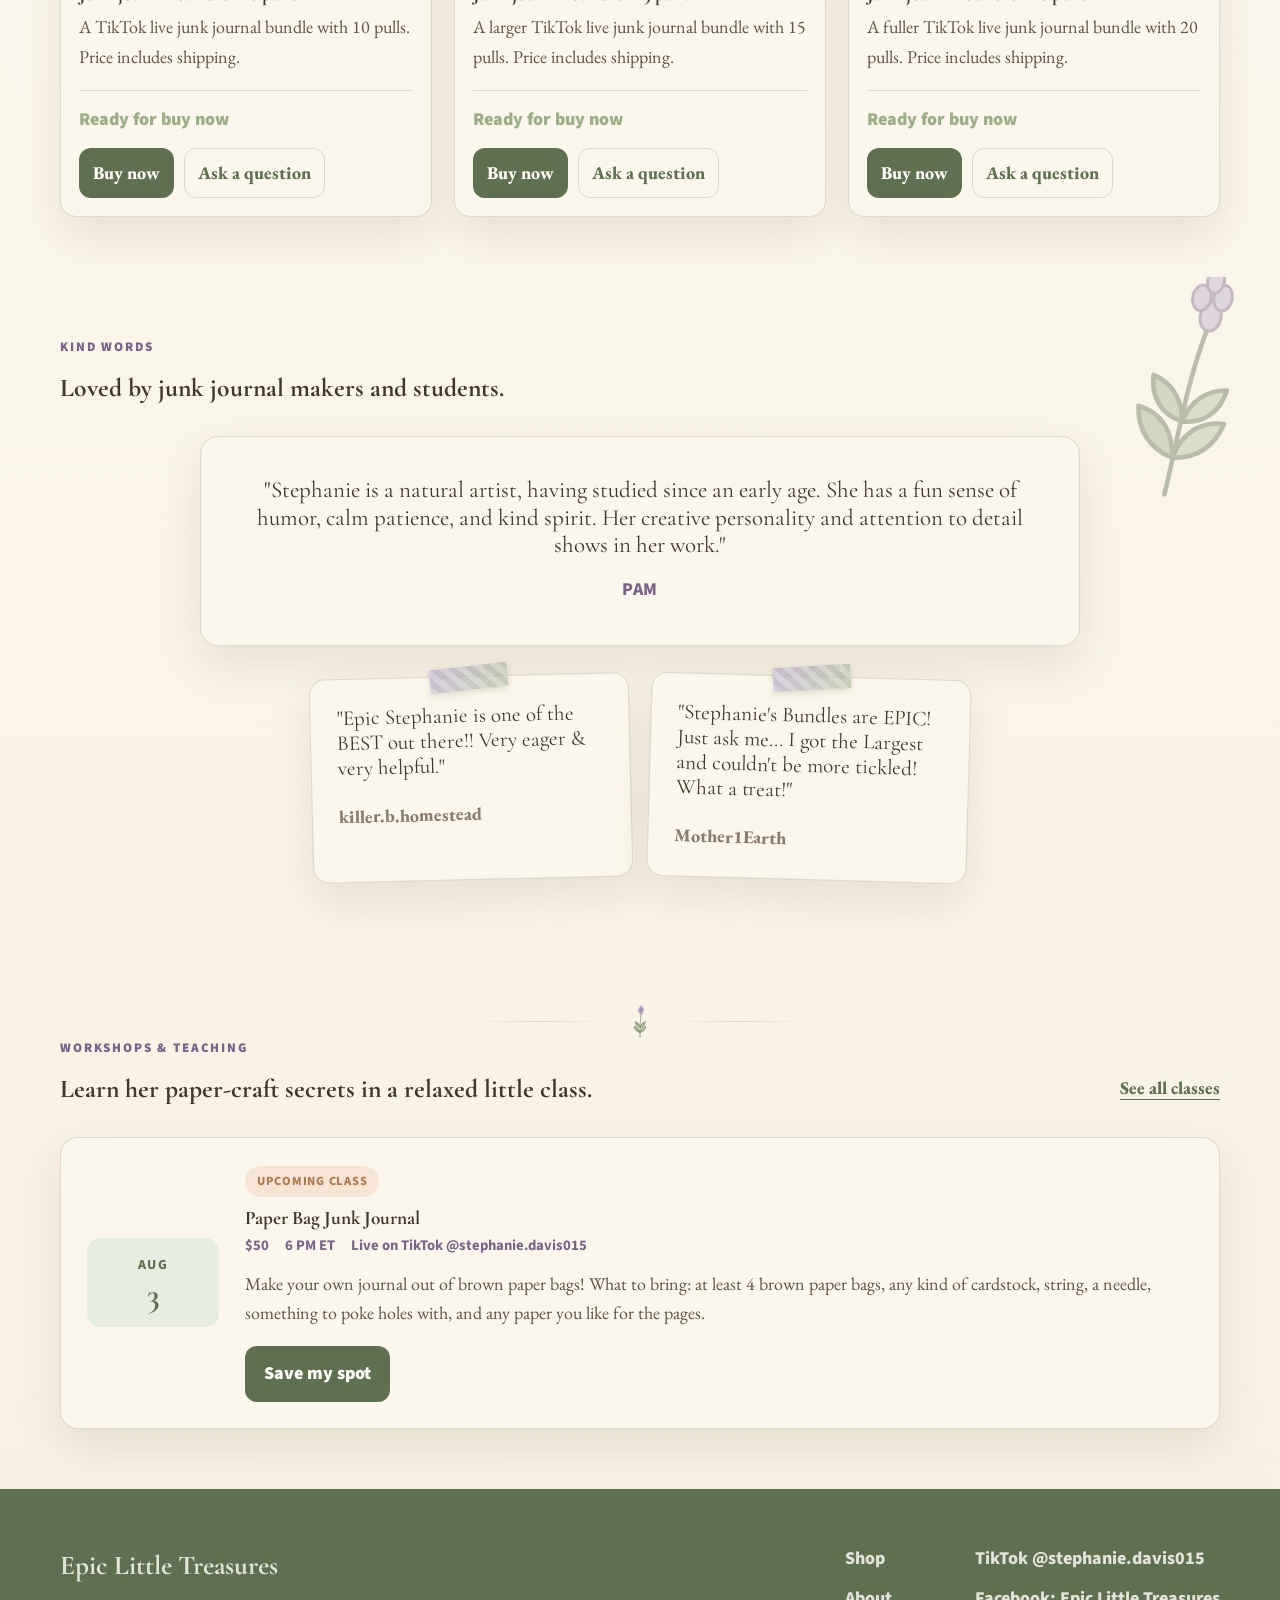
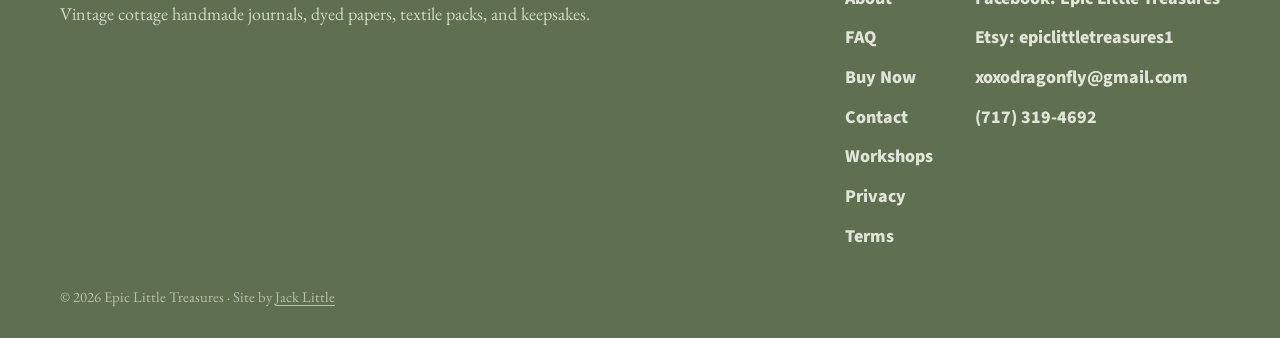
==== commit d869cf64: "Use the moth logo as the placeholder image everywhere until real photos arrive - products.json: all " ====
--- a/index.html
+++ b/index.html
@@ -29,7 +29,7 @@
       href="https://fonts.googleapis.com/css2?family=Cormorant+Garamond:wght@500;600;700&family=EB+Garamond:ital,wght@0,400;0,500;0,600;1,400&family=Dancing+Script:wght@600;700&family=Source+Sans+3:wght@400;500;600;700;800&display=swap"
       rel="stylesheet"
     />
-    <link rel="stylesheet" href="styles.css?v=29" />
+    <link rel="stylesheet" href="styles.css?v=28" />
     <script type="application/ld+json">
       {
         "@context": "https://schema.org",
@@ -93,9 +93,9 @@
             </div>
           </div>
           <div class="hero-stack" aria-hidden="true">
-            <figure class="polaroid p1"><img src="assets/1000021886.jpeg" alt="" /><figcaption>epic bundles</figcaption></figure>
-            <figure class="polaroid p2"><img src="assets/1000021887.jpeg" alt="" /><figcaption>vintage finds</figcaption></figure>
-            <figure class="polaroid p3"><img src="assets/1000021890.jpeg" alt="" /><figcaption>paper love</figcaption></figure>
+            <figure class="polaroid p1"><img src="assets/logo-moth.svg" alt="" /><figcaption>epic bundles</figcaption></figure>
+            <figure class="polaroid p2"><img src="assets/logo-moth.svg" alt="" /><figcaption>vintage finds</figcaption></figure>
+            <figure class="polaroid p3"><img src="assets/logo-moth.svg" alt="" /><figcaption>paper love</figcaption></figure>
             <span class="tape tape-a"></span>
           </div>
         </div>
@@ -215,6 +215,6 @@
 
     <aside class="promo-float" data-promo hidden aria-label="Shop deal"></aside>
     <aside class="live-float" data-live hidden aria-live="polite"></aside>
-    <script src="script.js?v=29"></script>
+    <script src="script.js?v=28"></script>
   </body>
 </html>
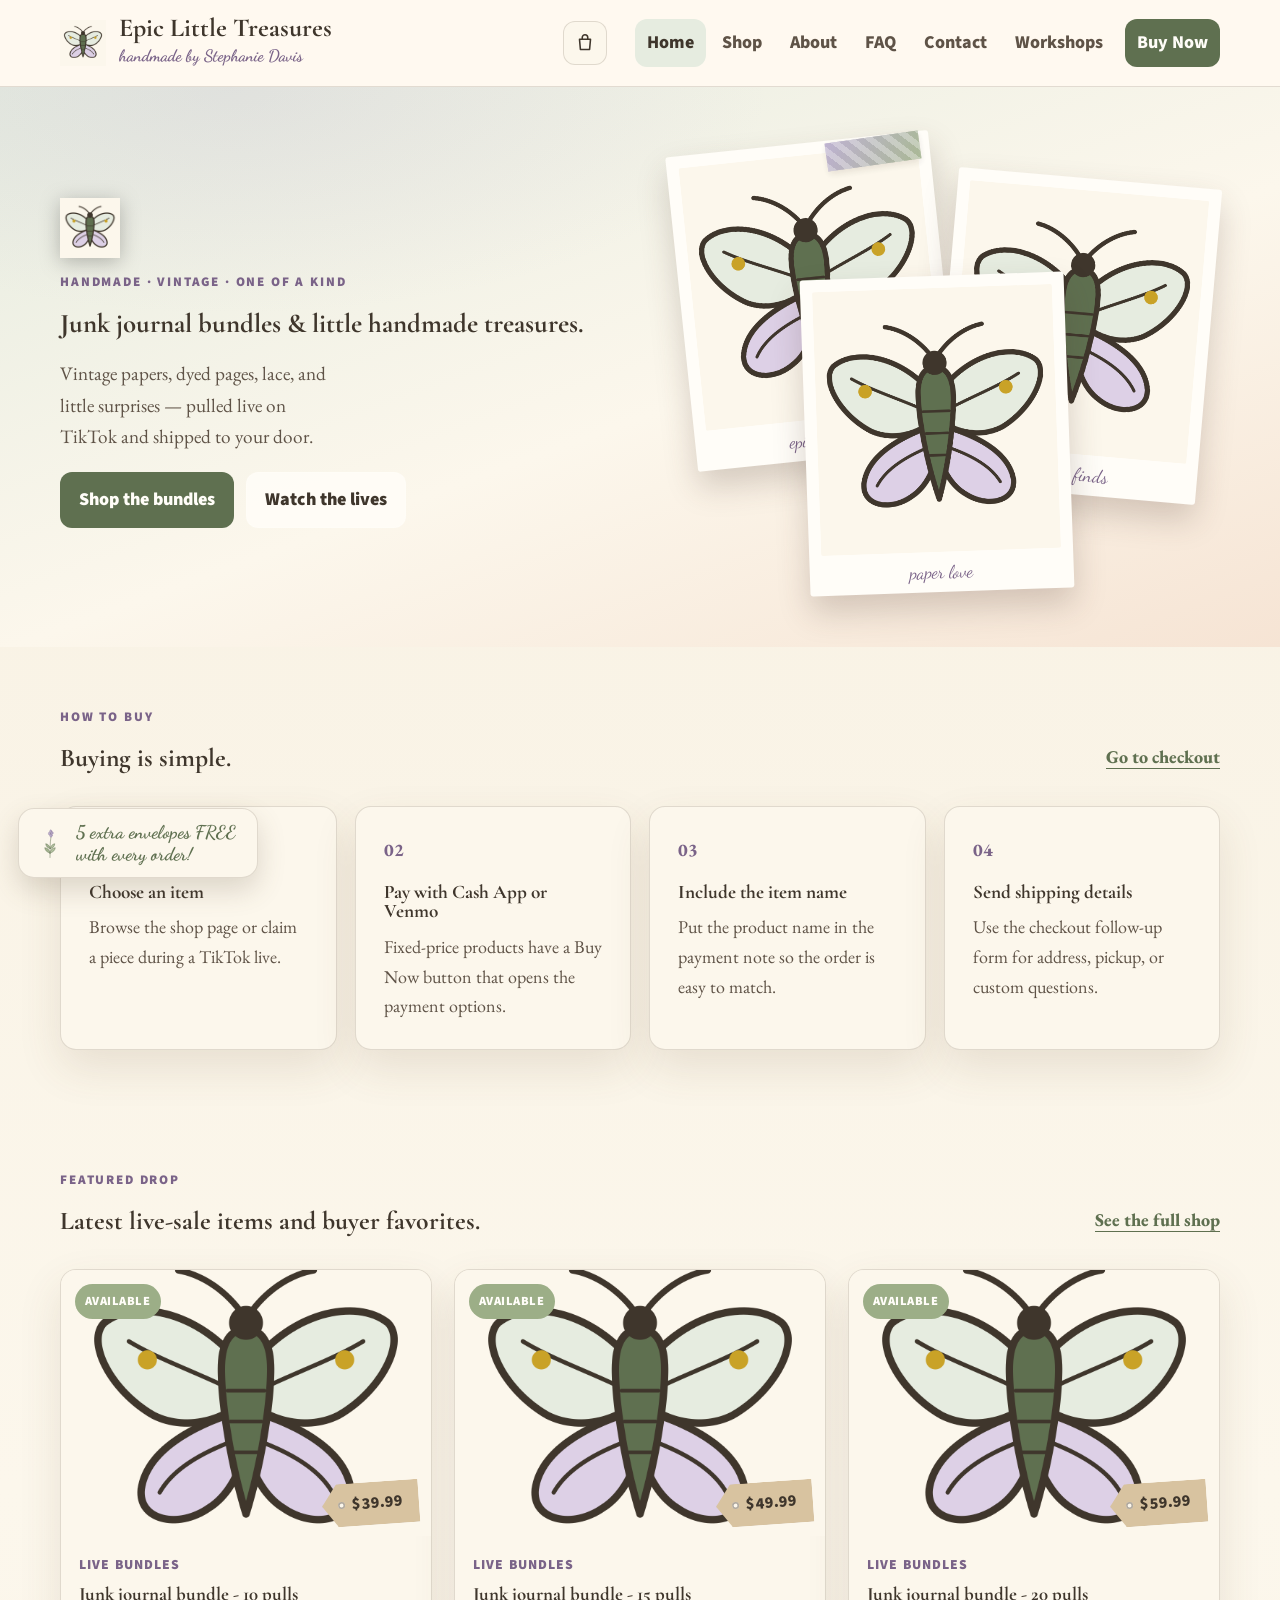
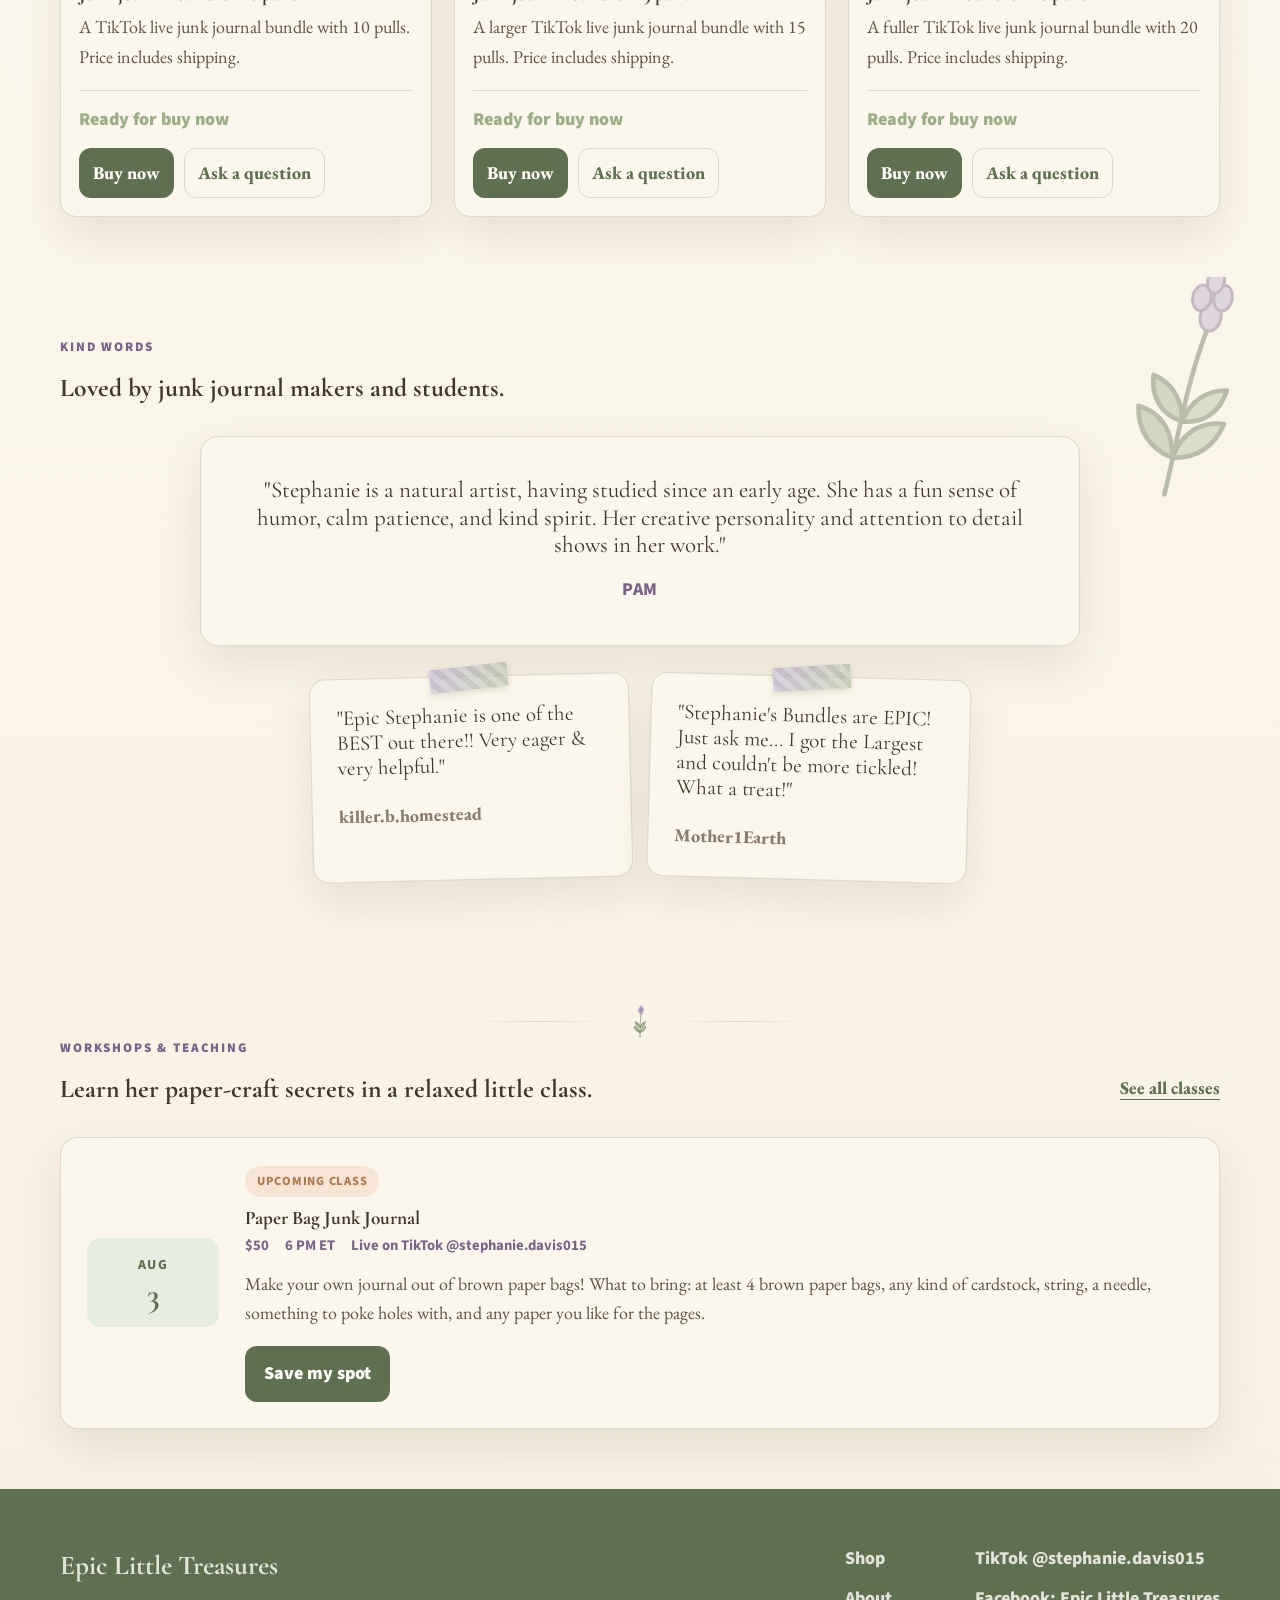
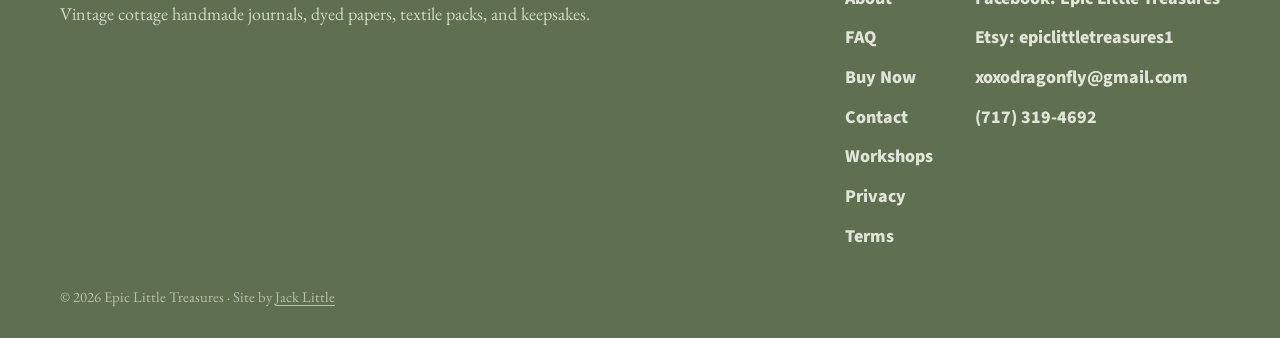
==== commit 5ac8844a: "Fix order emails (FormSubmit needs an origin) + moth logo as PNG - worker.js: send Origin/Referer on" ====
--- a/index.html
+++ b/index.html
@@ -29,7 +29,7 @@
       href="https://fonts.googleapis.com/css2?family=Cormorant+Garamond:wght@500;600;700&family=EB+Garamond:ital,wght@0,400;0,500;0,600;1,400&family=Dancing+Script:wght@600;700&family=Source+Sans+3:wght@400;500;600;700;800&display=swap"
       rel="stylesheet"
     />
-    <link rel="stylesheet" href="styles.css?v=28" />
+    <link rel="stylesheet" href="styles.css?v=31" />
     <script type="application/ld+json">
       {
         "@context": "https://schema.org",
@@ -44,7 +44,7 @@
           "https://www.tiktok.com/@stephanie.davis015",
           "https://www.etsy.com/shop/epiclittletreasures1"
         ],
-        "logo": "https://www.epiclittletreasures.com/assets/logo-moth.svg",
+        "logo": "https://www.epiclittletreasures.com/assets/logo-moth.png",
         "image": "https://www.epiclittletreasures.com/assets/1000021887.jpeg",
         "priceRange": "$$",
         "paymentAccepted": "Cash App, Venmo"
@@ -55,7 +55,7 @@
     <header class="site-header">
       <div class="header-inner page-shell">
         <a class="brand" href="index.html" aria-label="Epic Little Treasures home">
-          <img class="brand-mark" src="assets/logo-moth.svg" alt="" aria-hidden="true" width="46" height="46" />
+          <img class="brand-mark" src="assets/logo-moth.png" alt="" aria-hidden="true" width="46" height="46" />
           <span class="brand-text">
             <span class="brand-name">Epic Little Treasures</span>
             <span class="brand-note">handmade by Stephanie Davis</span>
@@ -80,7 +80,7 @@
       <section class="hero-collage" aria-labelledby="hero-title">
         <div class="page-shell hero-collage-inner">
           <div class="hero-copy">
-            <img class="hero-mark" src="assets/logo-moth.svg" alt="" aria-hidden="true" width="60" height="60" />
+            <img class="hero-mark" src="assets/logo-moth.png" alt="" aria-hidden="true" width="60" height="60" />
             <p class="eyebrow">Handmade &middot; vintage &middot; one of a kind</p>
             <h1 id="hero-title">Junk journal bundles &amp; little handmade treasures.</h1>
             <p class="hero-lead">
@@ -93,9 +93,9 @@
             </div>
           </div>
           <div class="hero-stack" aria-hidden="true">
-            <figure class="polaroid p1"><img src="assets/logo-moth.svg" alt="" /><figcaption>epic bundles</figcaption></figure>
-            <figure class="polaroid p2"><img src="assets/logo-moth.svg" alt="" /><figcaption>vintage finds</figcaption></figure>
-            <figure class="polaroid p3"><img src="assets/logo-moth.svg" alt="" /><figcaption>paper love</figcaption></figure>
+            <figure class="polaroid p1"><img src="assets/logo-moth.png" alt="" /><figcaption>epic bundles</figcaption></figure>
+            <figure class="polaroid p2"><img src="assets/logo-moth.png" alt="" /><figcaption>vintage finds</figcaption></figure>
+            <figure class="polaroid p3"><img src="assets/logo-moth.png" alt="" /><figcaption>paper love</figcaption></figure>
             <span class="tape tape-a"></span>
           </div>
         </div>
@@ -215,6 +215,6 @@
 
     <aside class="promo-float" data-promo hidden aria-label="Shop deal"></aside>
     <aside class="live-float" data-live hidden aria-live="polite"></aside>
-    <script src="script.js?v=28"></script>
+    <script src="script.js?v=31"></script>
   </body>
 </html>
--- a/styles.css
+++ b/styles.css
@@ -1873,6 +1873,34 @@
   font-weight: 700;
 }
 
+/* Order / message confirmation page (thank-you.html) */
+.confirm-card {
+  max-width: 640px;
+  margin-inline: auto;
+  justify-items: center;
+  text-align: center;
+  gap: 14px;
+}
+.confirm-mark {
+  width: 64px;
+  height: 64px;
+  opacity: 0.92;
+}
+.confirm-card h1 {
+  margin: 0;
+  max-width: none;
+  font-size: clamp(2.4rem, 5vw, 3.4rem);
+}
+.confirm-card p:not(.eyebrow) {
+  max-width: 520px;
+  margin: 0;
+  color: var(--body);
+}
+.confirm-actions {
+  justify-content: center;
+  margin-top: 6px;
+}
+
 .bundle-note {
   grid-column: 1 / -1;
   margin: 6px 0 0;
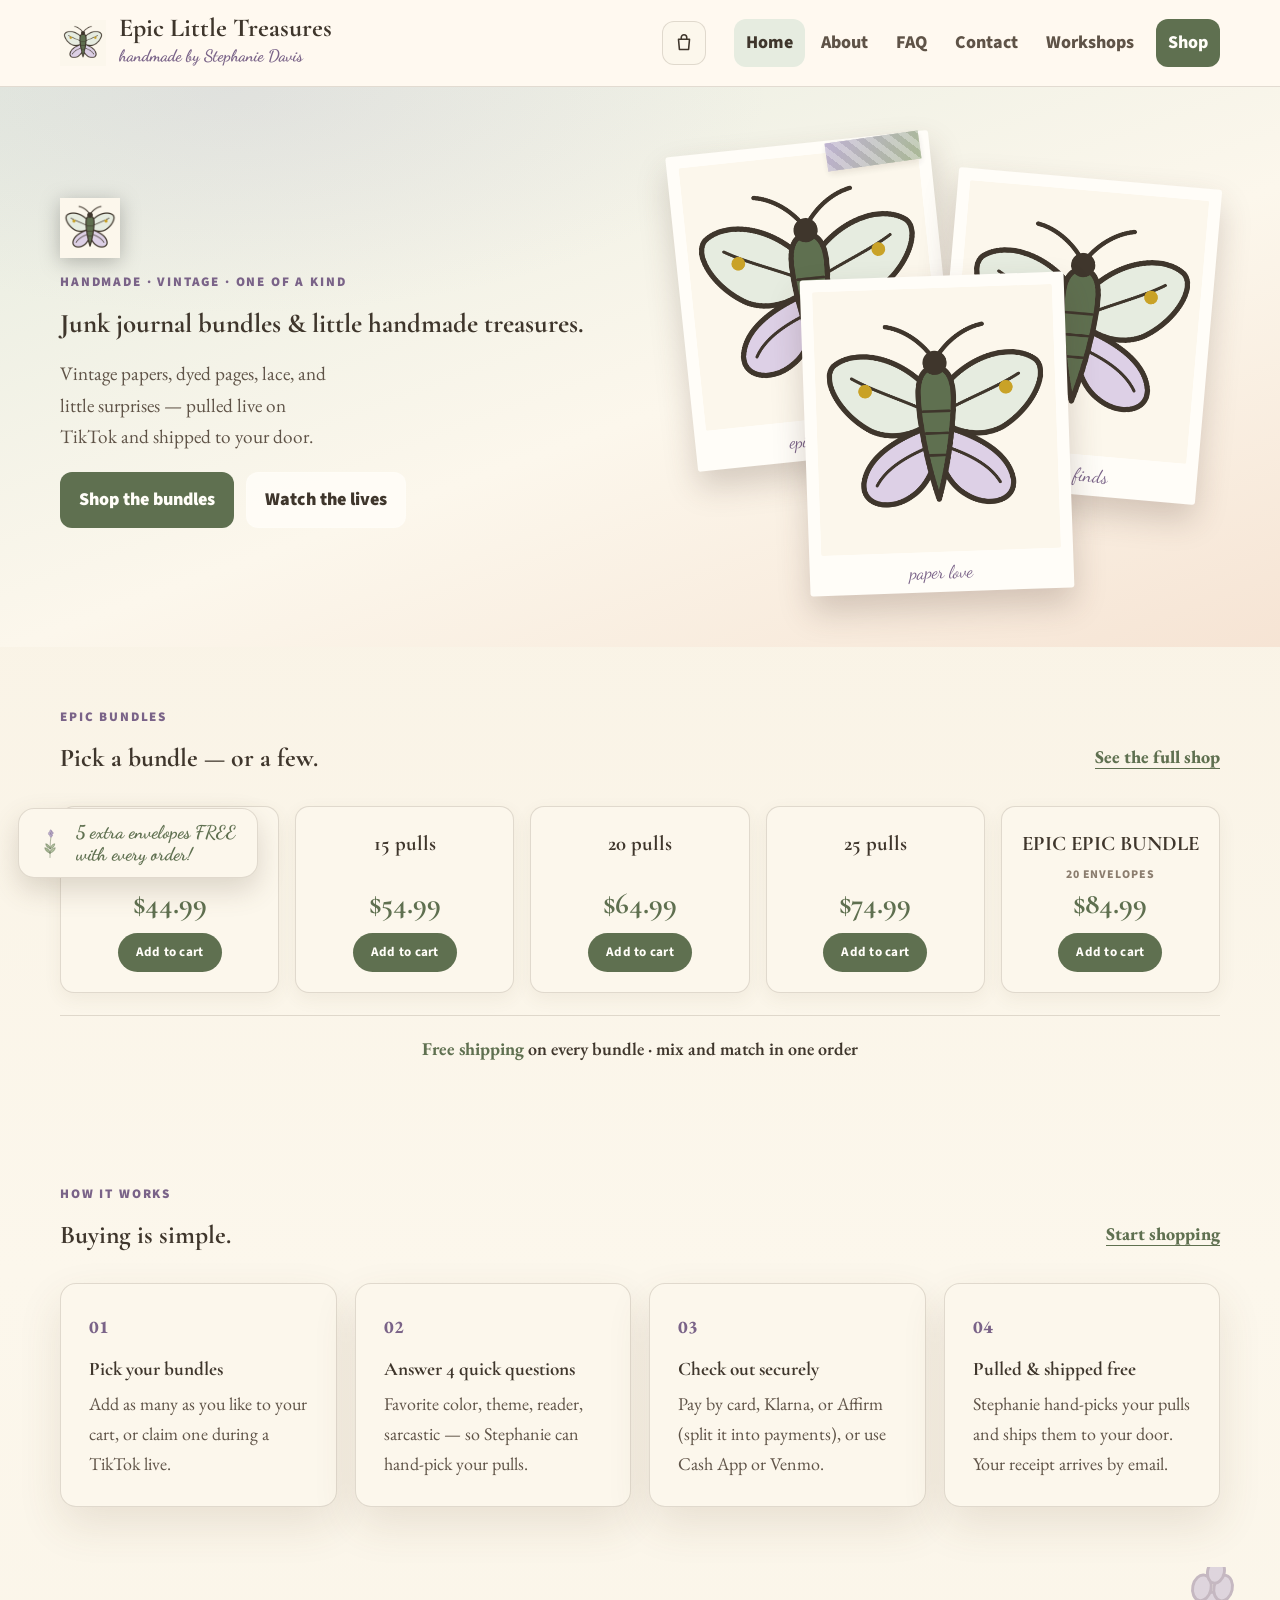
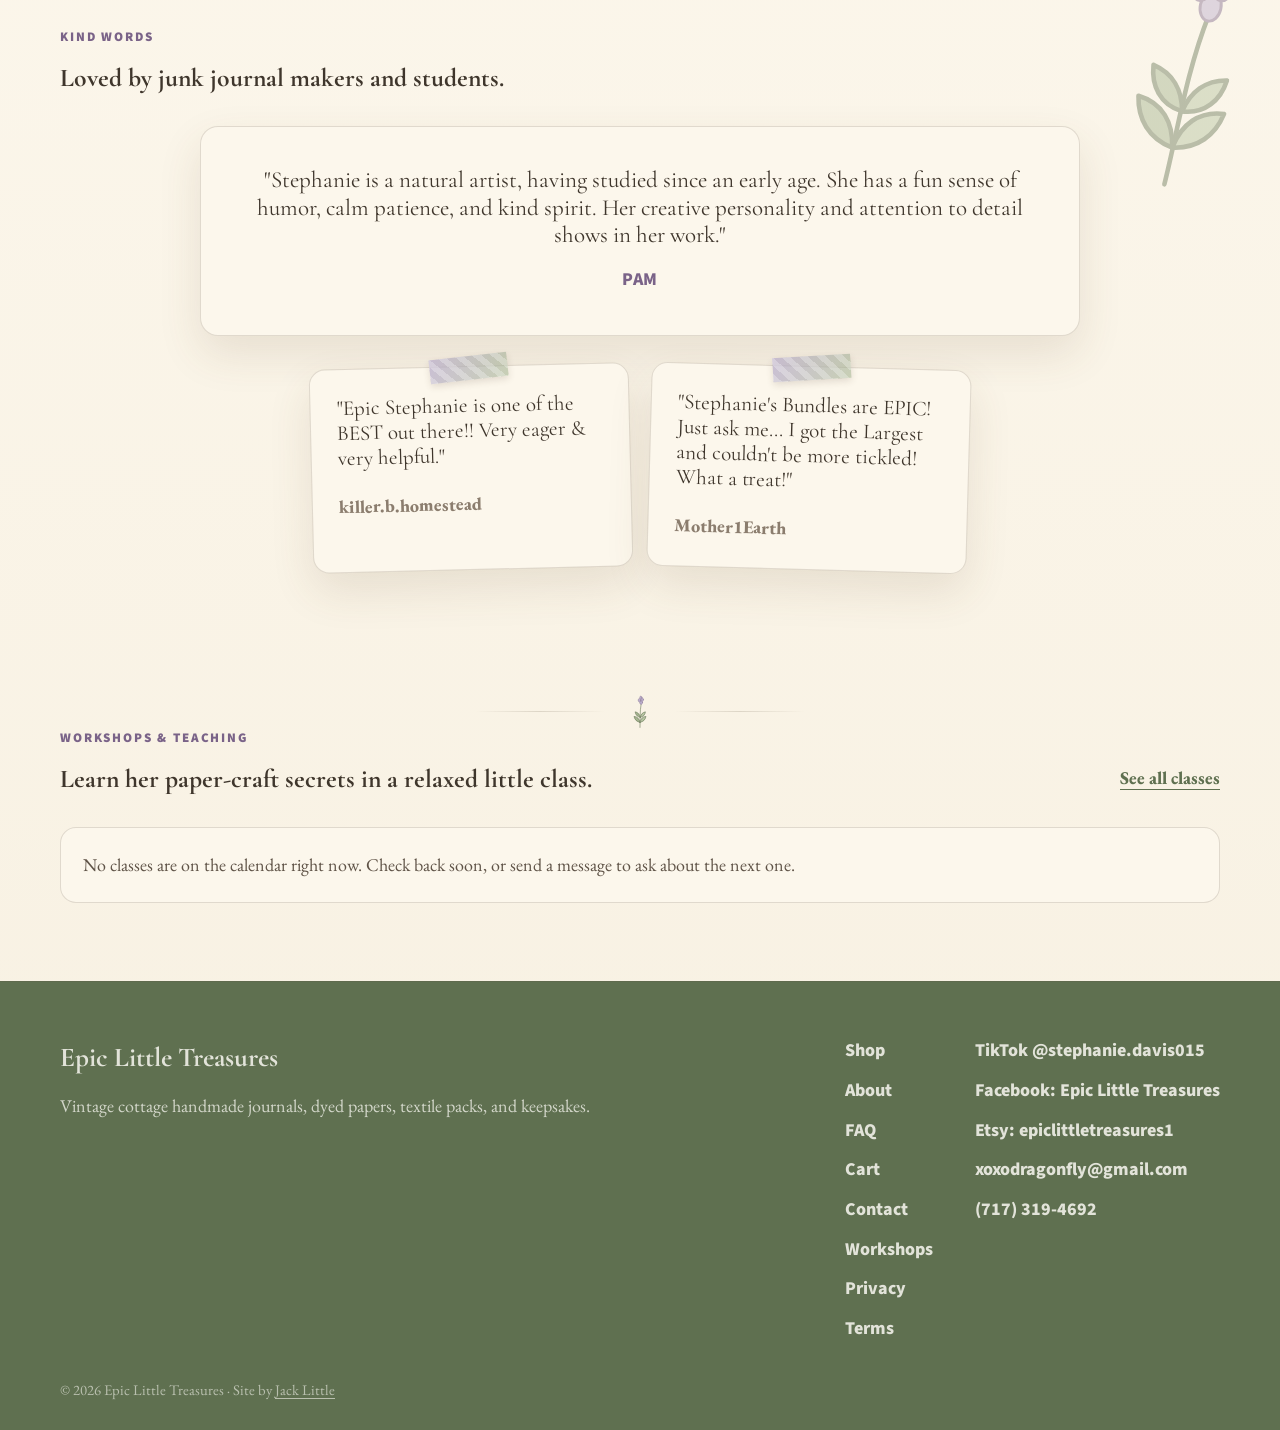
==== commit b6ddeba5: "Raise bundle prices $5 (shipping) and do a sitewide polish pass Prices: 10/15/20/25 pulls -> $44.99/" ====
--- a/index.html
+++ b/index.html
@@ -5,12 +5,12 @@
     <meta name="viewport" content="width=device-width, initial-scale=1.0" />
     <meta
       name="description"
-      content="Shop Epic Little Treasures handmade junk journal bundles, vintage papers, dyed paper, prints, and keepsakes with TikTok live sales, Cash App, Venmo, shipping, and custom orders."
+      content="Shop Epic Little Treasures handmade junk journal bundles, vintage papers, dyed paper, and keepsakes &mdash; pulled live on TikTok and shipped free. Pay by card, Klarna, Affirm, Cash App, or Venmo."
     />
     <meta property="og:title" content="Epic Little Treasures | Handmade Junk Journal Bundles" />
     <meta
       property="og:description"
-      content="Browse handmade junk journal bundles, vintage papers, prints, and keepsakes. Pay with Cash App or Venmo, then send shipping details."
+      content="Handmade junk journal bundles, vintage papers, and keepsakes. Add bundles to your cart and check out by card, Klarna, Affirm, Cash App, or Venmo."
     />
     <meta property="og:image" content="https://www.epiclittletreasures.com/assets/1000021887.jpeg" />
     <meta property="og:url" content="https://www.epiclittletreasures.com/" />
@@ -29,7 +29,7 @@
       href="https://fonts.googleapis.com/css2?family=Cormorant+Garamond:wght@500;600;700&family=EB+Garamond:ital,wght@0,400;0,500;0,600;1,400&family=Dancing+Script:wght@600;700&family=Source+Sans+3:wght@400;500;600;700;800&display=swap"
       rel="stylesheet"
     />
-    <link rel="stylesheet" href="styles.css?v=31" />
+    <link rel="stylesheet" href="styles.css?v=33" />
     <script type="application/ld+json">
       {
         "@context": "https://schema.org",
@@ -47,7 +47,7 @@
         "logo": "https://www.epiclittletreasures.com/assets/logo-moth.png",
         "image": "https://www.epiclittletreasures.com/assets/1000021887.jpeg",
         "priceRange": "$$",
-        "paymentAccepted": "Cash App, Venmo"
+        "paymentAccepted": "Credit Card, Klarna, Affirm, Cash App, Venmo"
       }
     </script>
   </head>
@@ -66,12 +66,11 @@
         </button>
         <nav class="site-nav" id="primary-nav" aria-label="Primary navigation">
           <a href="index.html" aria-current="page">Home</a>
-          <a href="treasures.html">Shop</a>
           <a href="about.html">About</a>
           <a href="faq.html">FAQ</a>
           <a href="contact.html">Contact</a>
           <a href="workshops.html">Workshops</a>
-          <a class="nav-button" href="checkout.html">Buy Now</a>
+          <a class="nav-button" href="treasures.html">Shop</a>
         </nav>
       </div>
     </header>
@@ -101,47 +100,48 @@
         </div>
       </section>
 
+      <section class="section" aria-labelledby="featured-title">
+        <div class="section-heading page-shell">
+          <div>
+            <p class="eyebrow">Epic bundles</p>
+            <h2 id="featured-title">Pick a bundle &mdash; or a few.</h2>
+          </div>
+          <a class="text-link" href="treasures.html">See the full shop</a>
+        </div>
+        <div class="bundle-tiers page-shell" data-bundle-tiers></div>
+        <p class="bundle-note page-shell"><strong>Free shipping</strong> on every bundle &middot; mix and match in one order</p>
+      </section>
+
       <section class="section how-buy-section" aria-labelledby="how-buy-title">
         <div class="section-heading page-shell">
           <div>
-            <p class="eyebrow">How to buy</p>
+            <p class="eyebrow">How it works</p>
             <h2 id="how-buy-title">Buying is simple.</h2>
           </div>
-          <a class="text-link" href="checkout.html">Go to checkout</a>
+          <a class="text-link" href="treasures.html">Start shopping</a>
         </div>
         <div class="buy-guide-grid page-shell">
           <article>
             <span>01</span>
-            <h3>Choose an item</h3>
-            <p>Browse the shop page or claim a piece during a TikTok live.</p>
+            <h3>Pick your bundles</h3>
+            <p>Add as many as you like to your cart, or claim one during a TikTok live.</p>
           </article>
           <article>
             <span>02</span>
-            <h3>Pay with Cash App or Venmo</h3>
-            <p>Fixed-price products have a Buy Now button that opens the payment options.</p>
+            <h3>Answer 4 quick questions</h3>
+            <p>Favorite color, theme, reader, sarcastic &mdash; so Stephanie can hand-pick your pulls.</p>
           </article>
           <article>
             <span>03</span>
-            <h3>Include the item name</h3>
-            <p>Put the product name in the payment note so the order is easy to match.</p>
+            <h3>Check out securely</h3>
+            <p>Pay by card, Klarna, or Affirm (split it into payments), or use Cash App or Venmo.</p>
           </article>
           <article>
             <span>04</span>
-            <h3>Send shipping details</h3>
-            <p>Use the checkout follow-up form for address, pickup, or custom questions.</p>
-          </article>
-        </div>
-      </section>
-
-      <section class="section" aria-labelledby="featured-title">
-        <div class="section-heading page-shell">
-          <div>
-            <p class="eyebrow">Featured drop</p>
-            <h2 id="featured-title">Latest live-sale items and buyer favorites.</h2>
-          </div>
-          <a class="text-link" href="treasures.html">See the full shop</a>
-        </div>
-        <div class="product-row page-shell" data-products="latest" data-limit="3"></div>
+            <h3>Pulled &amp; shipped free</h3>
+            <p>Stephanie hand-picks your pulls and ships them to your door. Your receipt arrives by email.</p>
+          </article>
+        </div>
       </section>
 
       <section class="section review-section" aria-labelledby="reviews-title">
@@ -191,7 +191,7 @@
           <a href="treasures.html">Shop</a>
           <a href="about.html">About</a>
           <a href="faq.html">FAQ</a>
-          <a href="checkout.html">Buy Now</a>
+          <a href="cart.html">Cart</a>
           <a href="contact.html">Contact</a>
           <a href="workshops.html">Workshops</a>
           <a href="privacy.html">Privacy</a>
@@ -209,12 +209,12 @@
     </footer>
     <div class="mobile-cta-bar" aria-label="Quick actions">
       <a href="treasures.html">Shop</a>
-      <a href="checkout.html">Buy Now</a>
+      <a href="cart.html">Cart</a>
       <a href="contact.html">Contact</a>
     </div>
 
     <aside class="promo-float" data-promo hidden aria-label="Shop deal"></aside>
     <aside class="live-float" data-live hidden aria-live="polite"></aside>
-    <script src="script.js?v=31"></script>
+    <script src="script.js?v=33"></script>
   </body>
 </html>
--- a/styles.css
+++ b/styles.css
@@ -533,7 +533,9 @@
   flex-wrap: wrap;
 }
 
-.buy-links a {
+.buy-links a,
+.buy-links button {
+  cursor: pointer;
   min-height: 42px;
   display: inline-flex;
   align-items: center;
@@ -552,7 +554,8 @@
 }
 
 .buy-links a:hover,
-.buy-links a:focus-visible {
+.buy-links a:focus-visible,
+.buy-links button:not(.buy-now-link):hover {
   border-color: var(--sage);
   background: var(--sage-soft);
 }
@@ -1568,14 +1571,27 @@
 
 .bundle-tiers {
   display: grid;
-  grid-template-columns: repeat(4, 1fr);
+  /* Fill the row whatever the bundle count (5 across on desktop). */
+  grid-template-columns: repeat(auto-fit, minmax(150px, 1fr));
   gap: 16px;
 }
 
+.bundle-tier-note {
+  color: var(--muted);
+  font-size: 0.74rem;
+  font-style: normal;
+  font-weight: 800;
+  letter-spacing: 0.08em;
+  text-transform: uppercase;
+}
+
 .bundle-tiers .bundle-tier {
-  display: grid;
+  /* Column flex so price + button sit on a shared baseline across a row,
+     even when one tile has an extra line (e.g. "20 envelopes"). */
+  display: flex;
+  flex-direction: column;
+  align-items: center;
   gap: 4px;
-  justify-items: center;
   padding: 20px 16px;
   border: 1px solid var(--line);
   border-radius: 14px;
@@ -1601,6 +1617,7 @@
 }
 
 .bundle-tiers .bundle-tier strong {
+  margin-top: auto;
   color: var(--sage-deep);
   font-family: var(--font-display);
   font-size: 1.85rem;
@@ -1902,8 +1919,7 @@
 }
 
 .bundle-note {
-  grid-column: 1 / -1;
-  margin: 6px 0 0;
+  margin: 22px auto 0;
   padding-top: 18px;
   border-top: 1px solid var(--line);
   color: var(--ink);
@@ -2147,6 +2163,11 @@
 @media (max-width: 860px) {
   .bundle-tiers {
     grid-template-columns: repeat(2, 1fr);
+  }
+
+  /* An odd bundle out spans the row instead of sitting alone. */
+  .bundle-tiers > .bundle-tier:last-child:nth-child(odd) {
+    grid-column: 1 / -1;
   }
 
   .workshop-card {
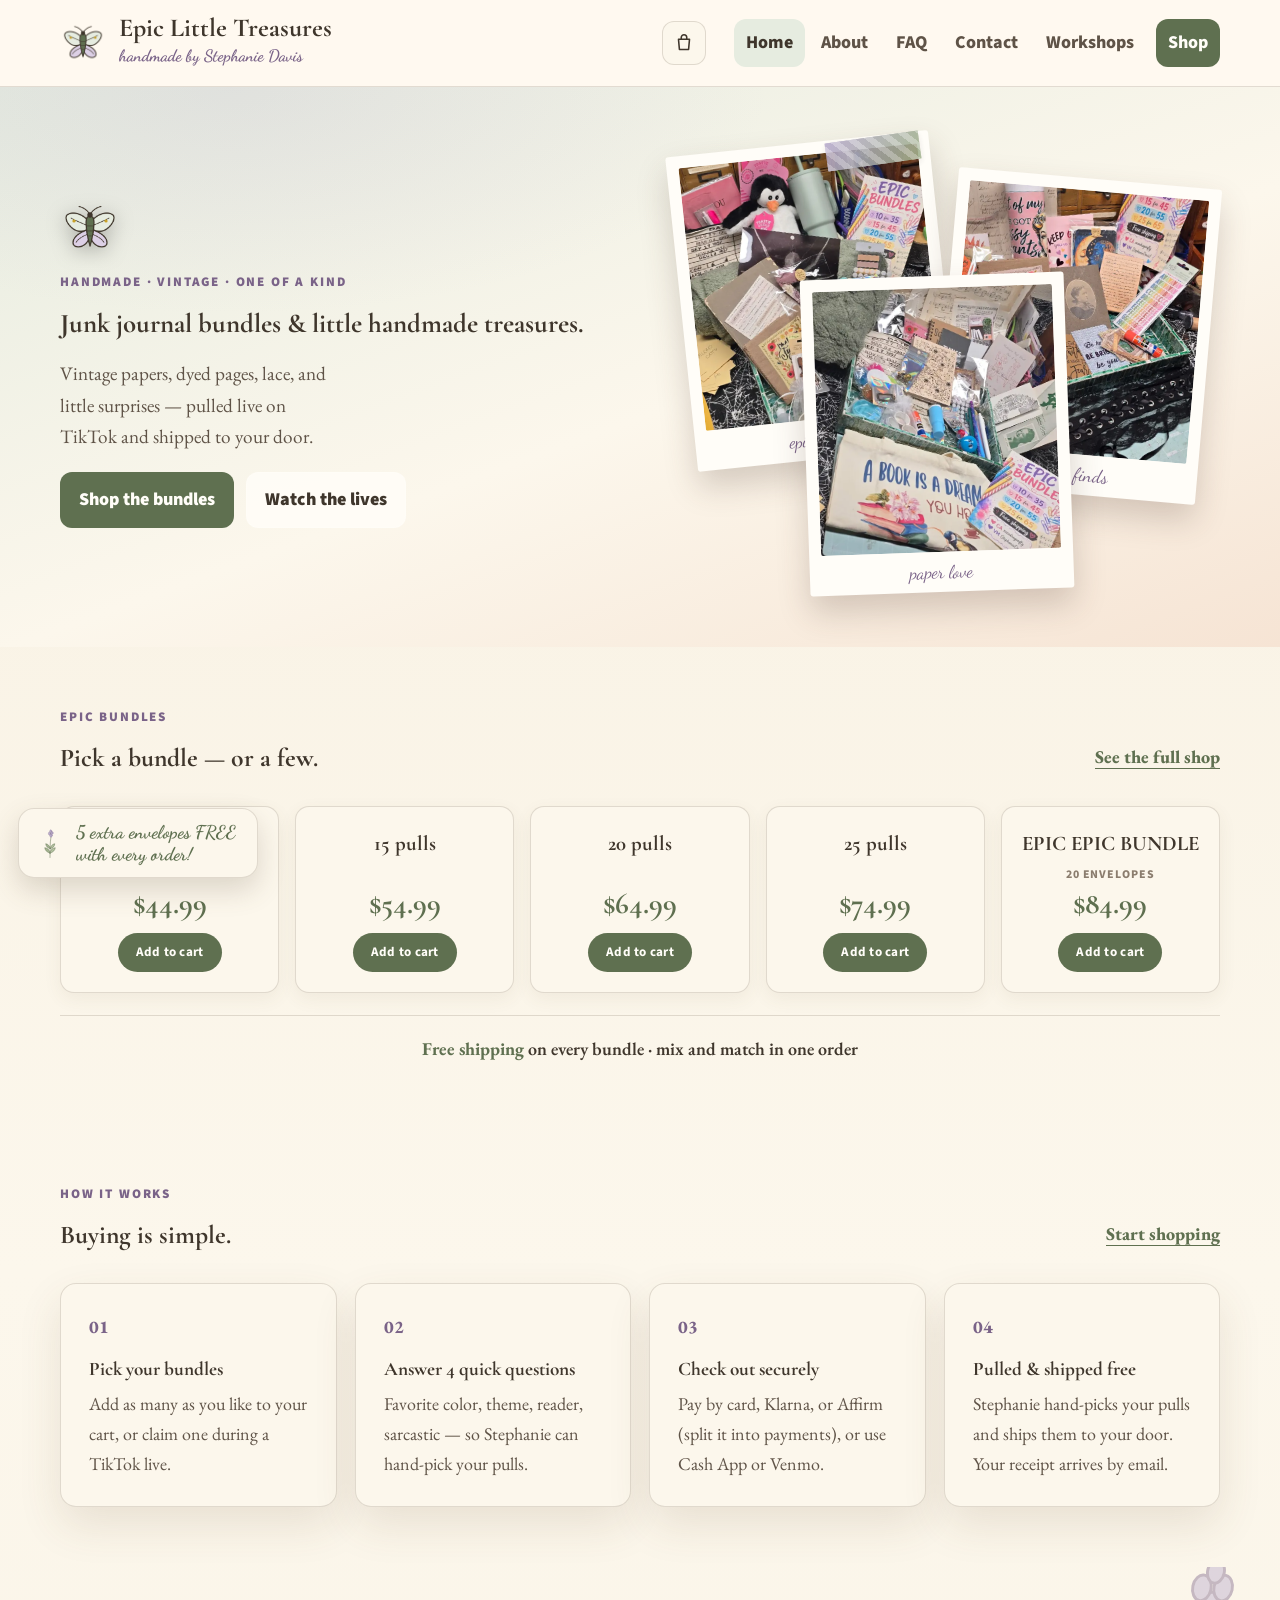
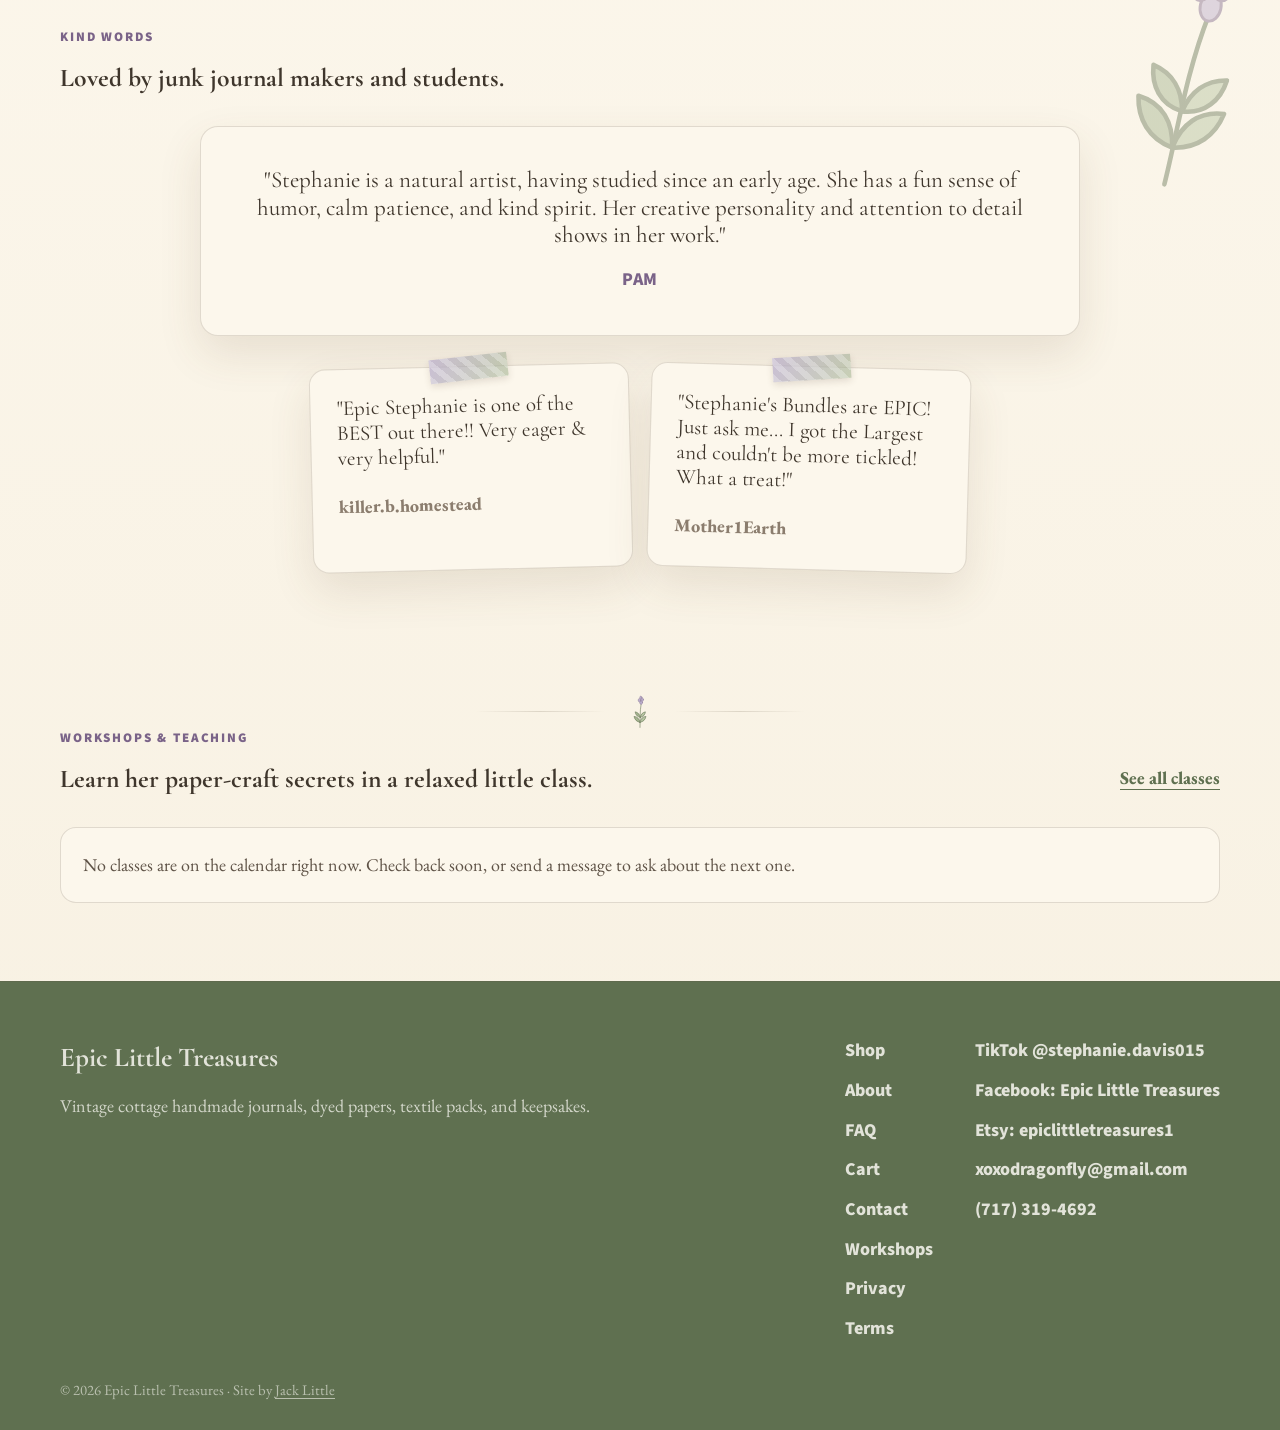
==== commit 28f5c379: "Simple phone editor for Stephanie, real photos, 404 page, speed pass - /manage rebuilt for a phone: " ====
--- a/index.html
+++ b/index.html
@@ -12,24 +12,24 @@
       property="og:description"
       content="Handmade junk journal bundles, vintage papers, and keepsakes. Add bundles to your cart and check out by card, Klarna, Affirm, Cash App, or Venmo."
     />
-    <meta property="og:image" content="https://www.epiclittletreasures.com/assets/1000021887.jpeg" />
+    <meta property="og:image" content="https://www.epiclittletreasures.com/assets/og-image.jpg" />
     <meta property="og:url" content="https://www.epiclittletreasures.com/" />
     <meta name="twitter:card" content="summary_large_image" />
     <meta property="og:type" content="website" />
     <meta property="og:site_name" content="Epic Little Treasures" />
     <meta name="twitter:title" content="Epic Little Treasures | Handmade Junk Journal Bundles" />
     <meta name="twitter:description" content="Handmade junk journal bundles, vintage papers, and keepsakes — pulled live on TikTok and shipped to your door." />
-    <meta name="twitter:image" content="https://www.epiclittletreasures.com/assets/1000021887.jpeg" />
+    <meta name="twitter:image" content="https://www.epiclittletreasures.com/assets/og-image.jpg" />
     <link rel="canonical" href="https://www.epiclittletreasures.com/" />
     <link rel="icon" href="assets/favicon.svg" type="image/svg+xml" />
     <title>Epic Little Treasures | Handmade Junk Journal Bundles</title>
     <link rel="preconnect" href="https://fonts.googleapis.com" />
     <link rel="preconnect" href="https://fonts.gstatic.com" crossorigin />
     <link
-      href="https://fonts.googleapis.com/css2?family=Cormorant+Garamond:wght@500;600;700&family=EB+Garamond:ital,wght@0,400;0,500;0,600;1,400&family=Dancing+Script:wght@600;700&family=Source+Sans+3:wght@400;500;600;700;800&display=swap"
+      href="https://fonts.googleapis.com/css2?family=Cormorant+Garamond:wght@500;700&family=EB+Garamond:wght@400;600&family=Dancing+Script:wght@600;700&family=Source+Sans+3:wght@400;600;700;800&display=swap"
       rel="stylesheet"
     />
-    <link rel="stylesheet" href="styles.css?v=33" />
+    <link rel="stylesheet" href="styles.css?v=35" />
     <script type="application/ld+json">
       {
         "@context": "https://schema.org",
@@ -44,8 +44,8 @@
           "https://www.tiktok.com/@stephanie.davis015",
           "https://www.etsy.com/shop/epiclittletreasures1"
         ],
-        "logo": "https://www.epiclittletreasures.com/assets/logo-moth.png",
-        "image": "https://www.epiclittletreasures.com/assets/1000021887.jpeg",
+        "logo": "https://www.epiclittletreasures.com/assets/moth.png",
+        "image": "https://www.epiclittletreasures.com/assets/og-image.jpg",
         "priceRange": "$$",
         "paymentAccepted": "Credit Card, Klarna, Affirm, Cash App, Venmo"
       }
@@ -55,7 +55,7 @@
     <header class="site-header">
       <div class="header-inner page-shell">
         <a class="brand" href="index.html" aria-label="Epic Little Treasures home">
-          <img class="brand-mark" src="assets/logo-moth.png" alt="" aria-hidden="true" width="46" height="46" />
+          <img class="brand-mark" src="assets/moth.png" alt="" aria-hidden="true" width="46" height="46" />
           <span class="brand-text">
             <span class="brand-name">Epic Little Treasures</span>
             <span class="brand-note">handmade by Stephanie Davis</span>
@@ -79,7 +79,7 @@
       <section class="hero-collage" aria-labelledby="hero-title">
         <div class="page-shell hero-collage-inner">
           <div class="hero-copy">
-            <img class="hero-mark" src="assets/logo-moth.png" alt="" aria-hidden="true" width="60" height="60" />
+            <img class="hero-mark" src="assets/moth.png" alt="" aria-hidden="true" width="60" height="60" />
             <p class="eyebrow">Handmade &middot; vintage &middot; one of a kind</p>
             <h1 id="hero-title">Junk journal bundles &amp; little handmade treasures.</h1>
             <p class="hero-lead">
@@ -92,9 +92,9 @@
             </div>
           </div>
           <div class="hero-stack" aria-hidden="true">
-            <figure class="polaroid p1"><img src="assets/logo-moth.png" alt="" /><figcaption>epic bundles</figcaption></figure>
-            <figure class="polaroid p2"><img src="assets/logo-moth.png" alt="" /><figcaption>vintage finds</figcaption></figure>
-            <figure class="polaroid p3"><img src="assets/logo-moth.png" alt="" /><figcaption>paper love</figcaption></figure>
+            <figure class="polaroid p1"><img src="assets/bundle-tray-1.webp" alt="" width="640" height="705" /><figcaption>epic bundles</figcaption></figure>
+            <figure class="polaroid p2"><img src="assets/bundle-tray-2.webp" alt="" width="640" height="705" /><figcaption>vintage finds</figcaption></figure>
+            <figure class="polaroid p3"><img src="assets/bundle-tray-3.webp" alt="" width="640" height="705" /><figcaption>paper love</figcaption></figure>
             <span class="tape tape-a"></span>
           </div>
         </div>
@@ -215,6 +215,6 @@
 
     <aside class="promo-float" data-promo hidden aria-label="Shop deal"></aside>
     <aside class="live-float" data-live hidden aria-live="polite"></aside>
-    <script src="script.js?v=33"></script>
+    <script src="script.js?v=35"></script>
   </body>
 </html>
--- a/styles.css
+++ b/styles.css
@@ -57,6 +57,8 @@
 img {
   display: block;
   max-width: 100%;
+  /* width/height attributes reserve space while loading; CSS sizing still wins */
+  height: auto;
 }
 
 a {
